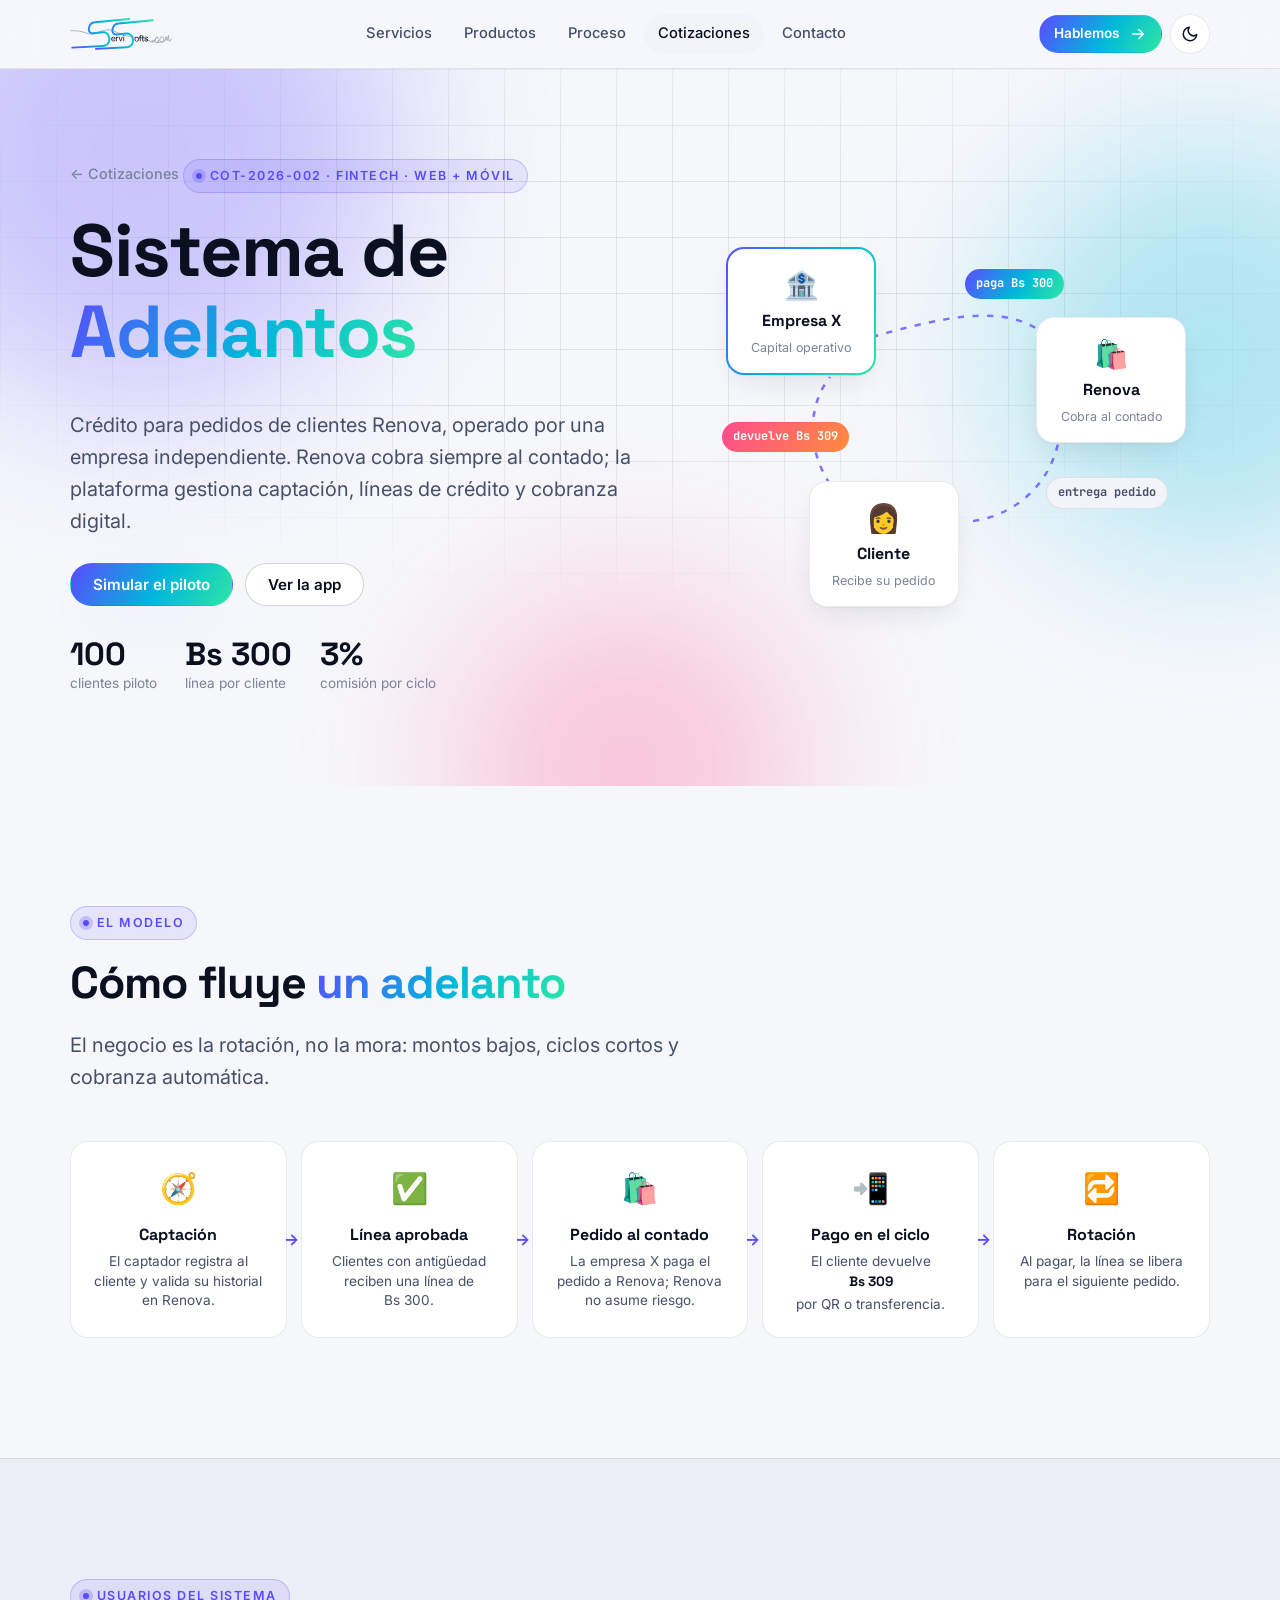
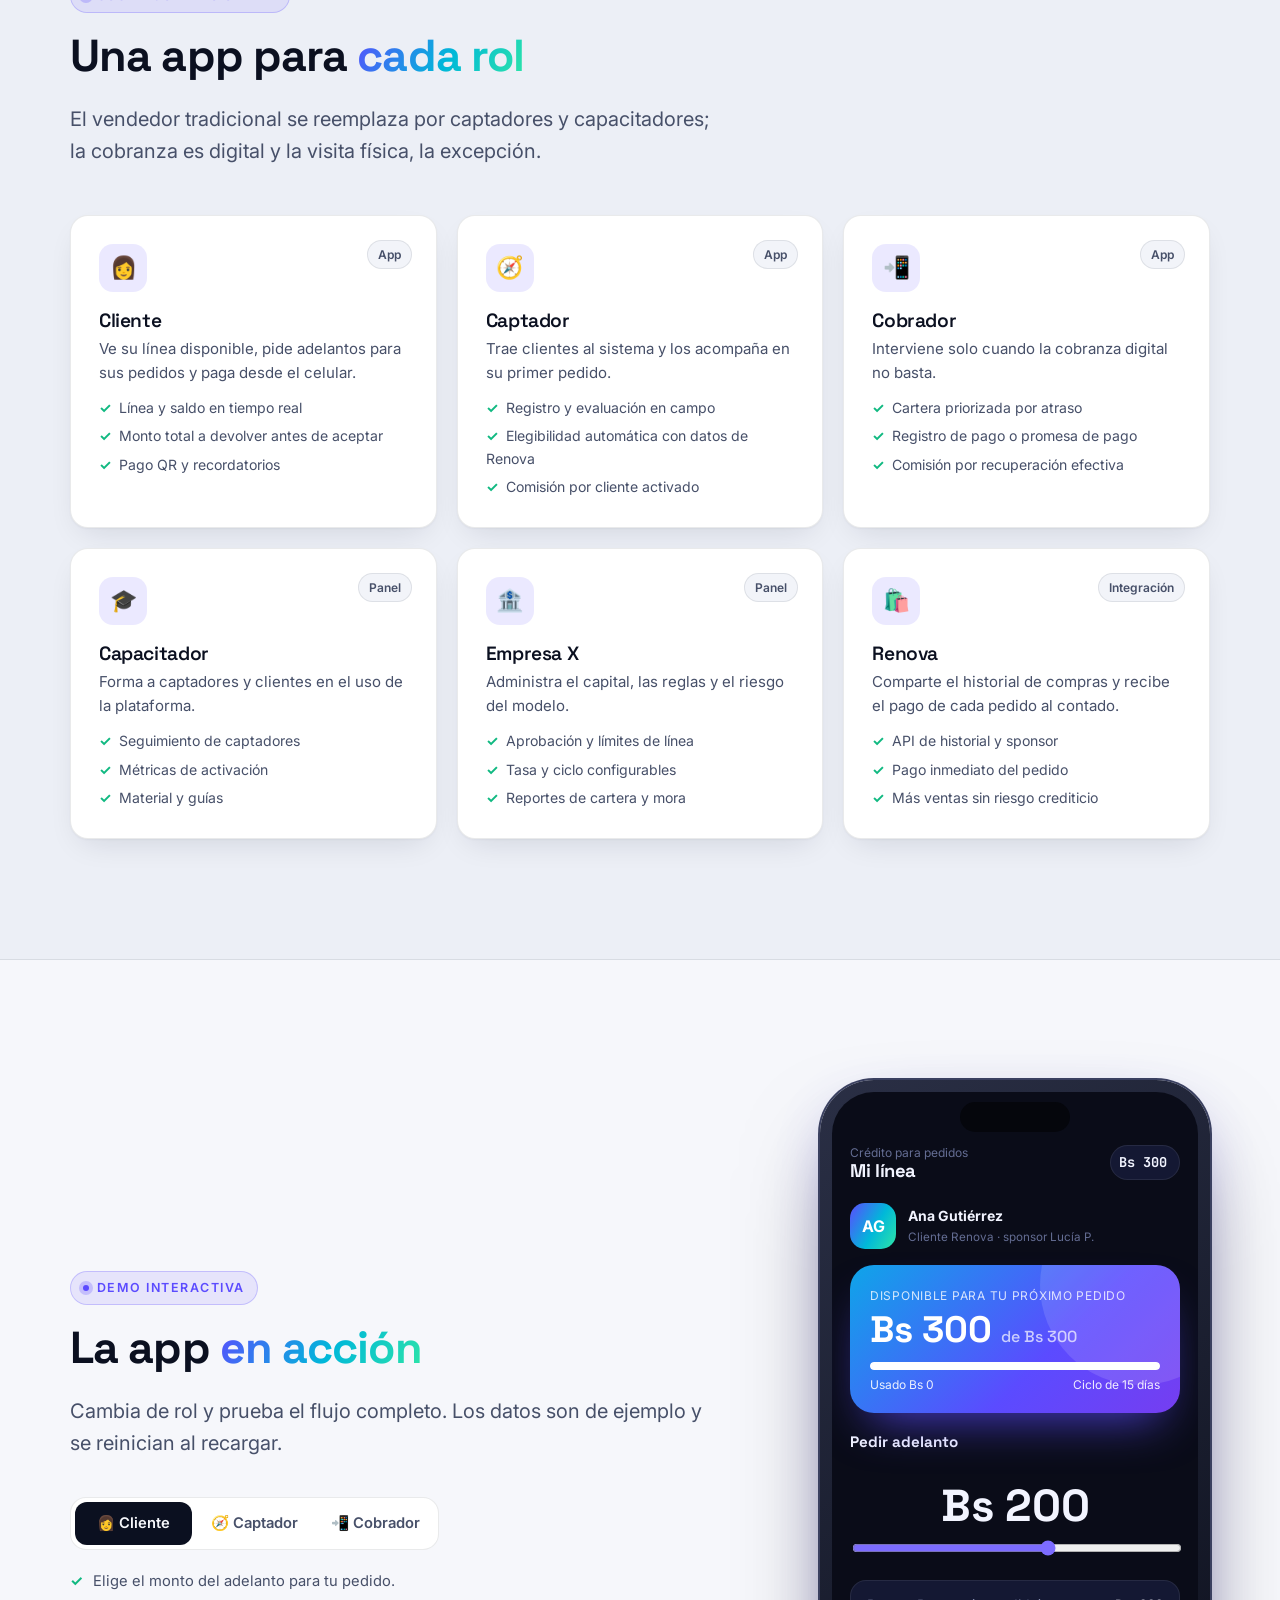
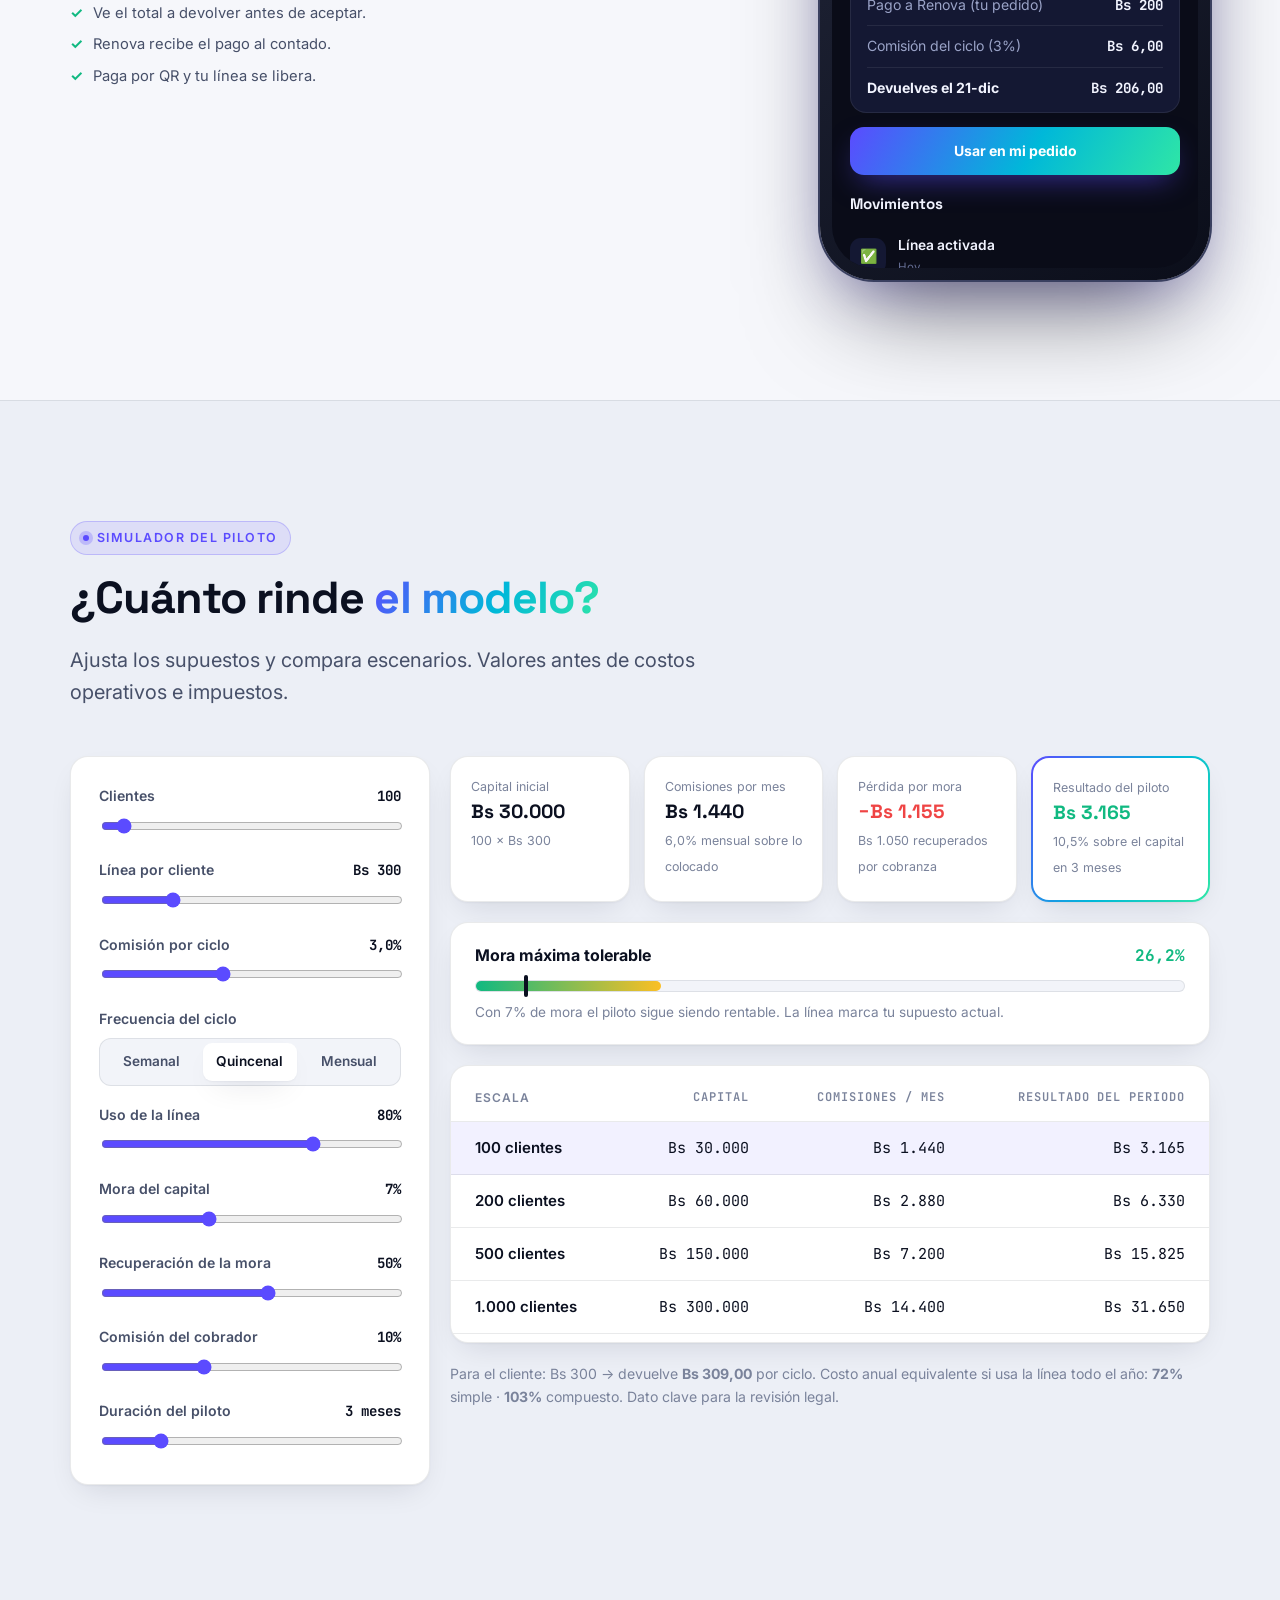
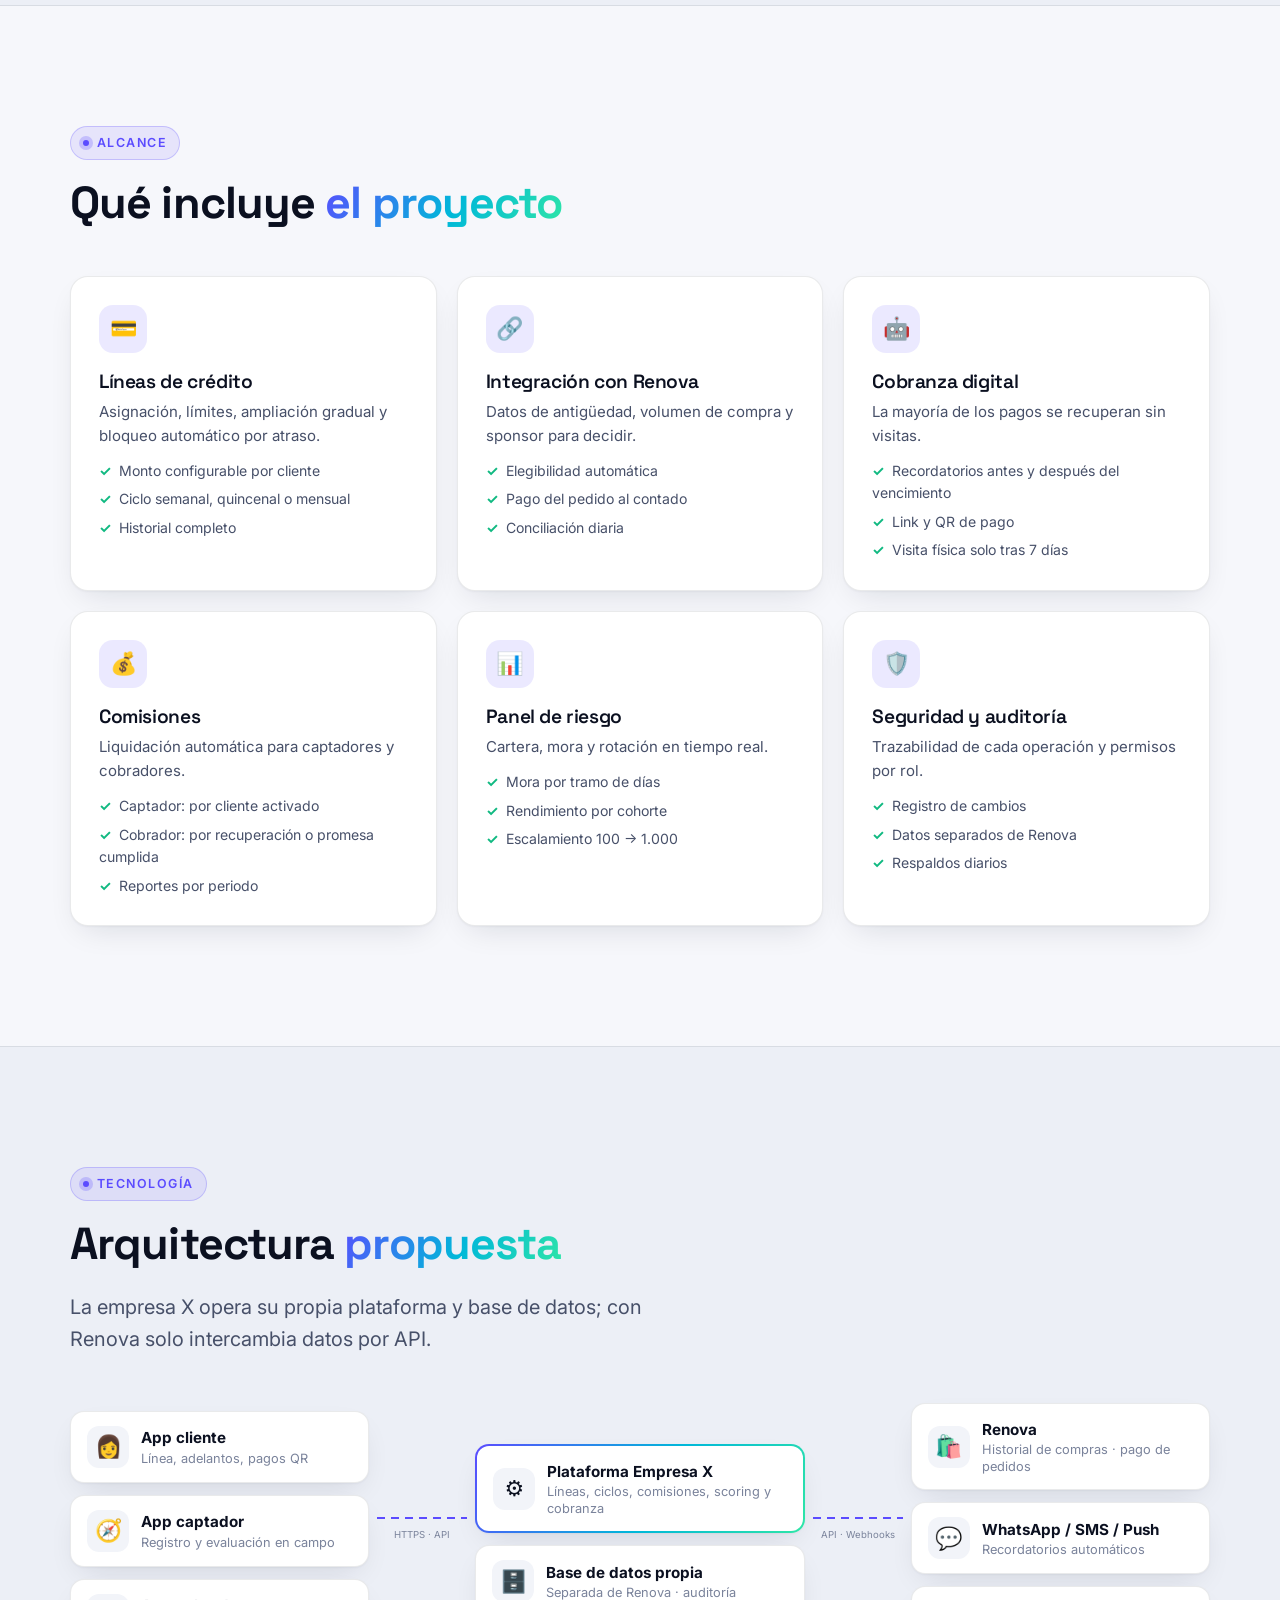
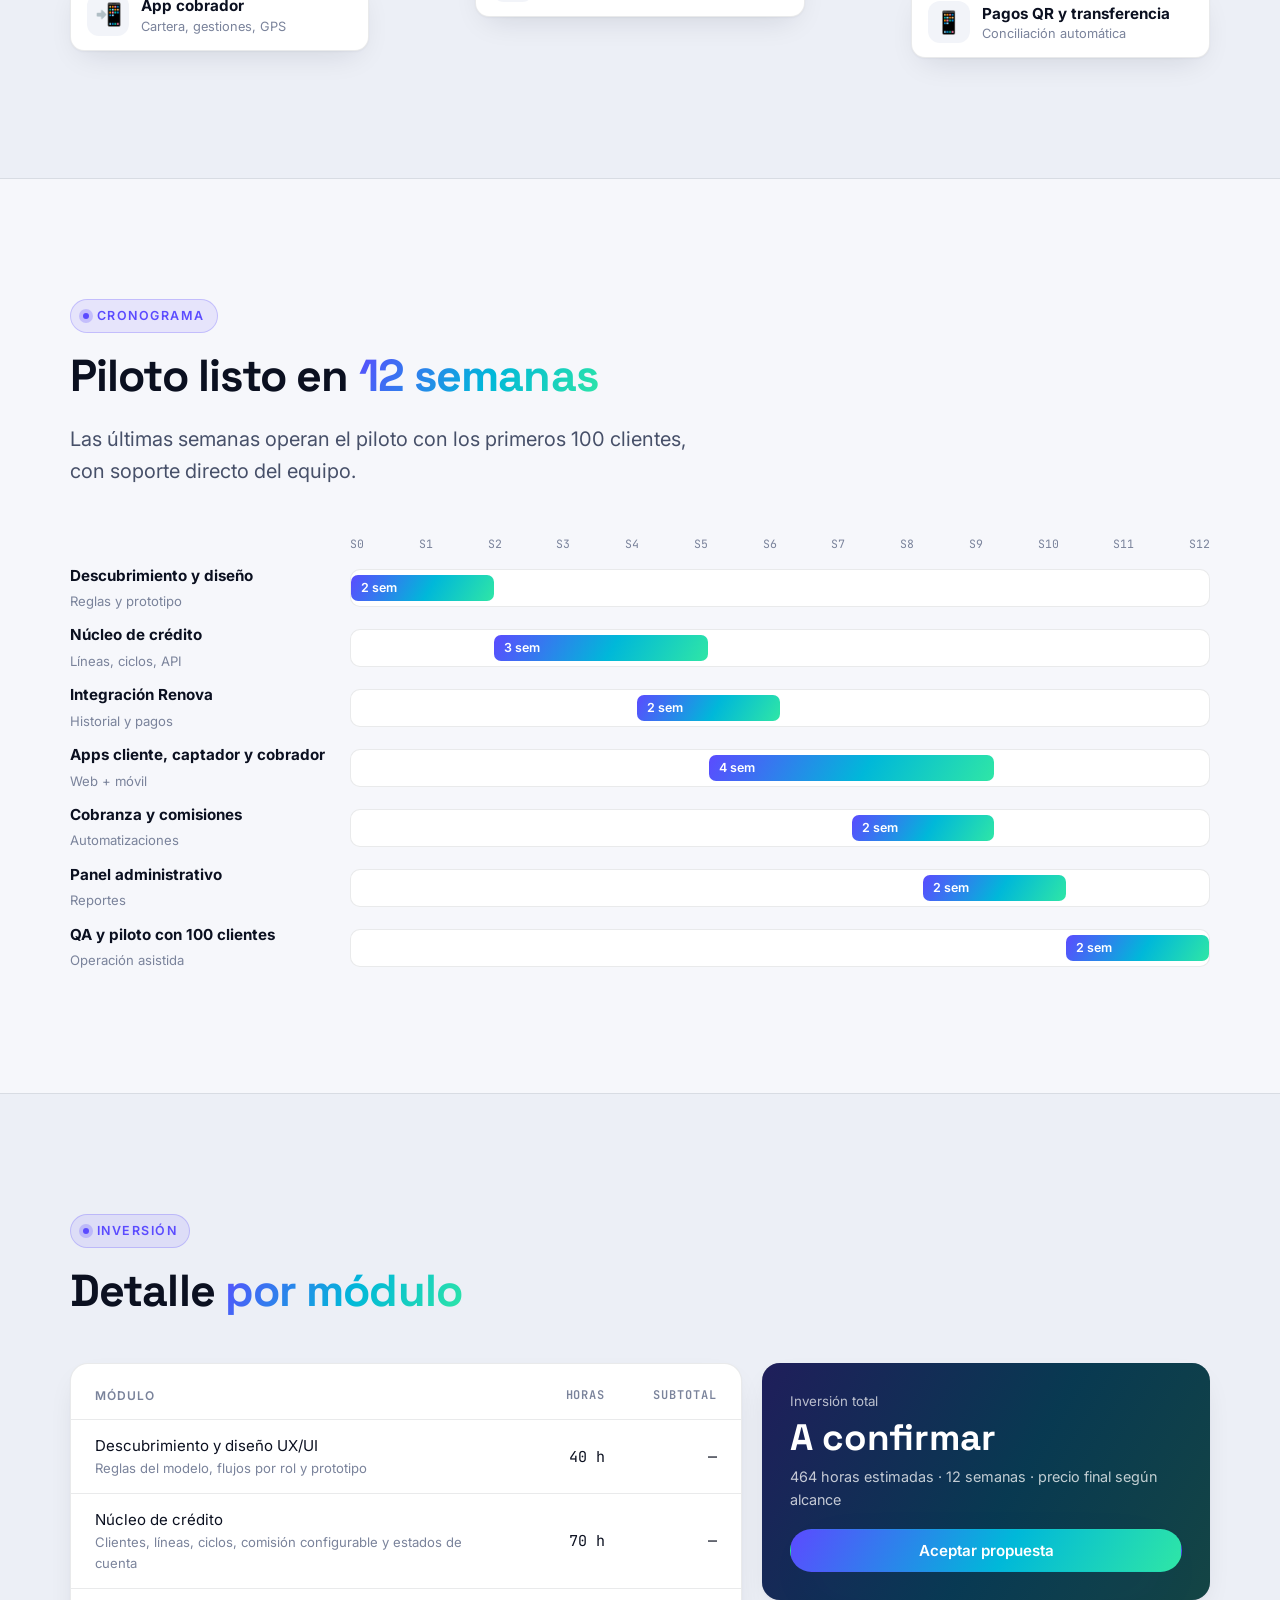
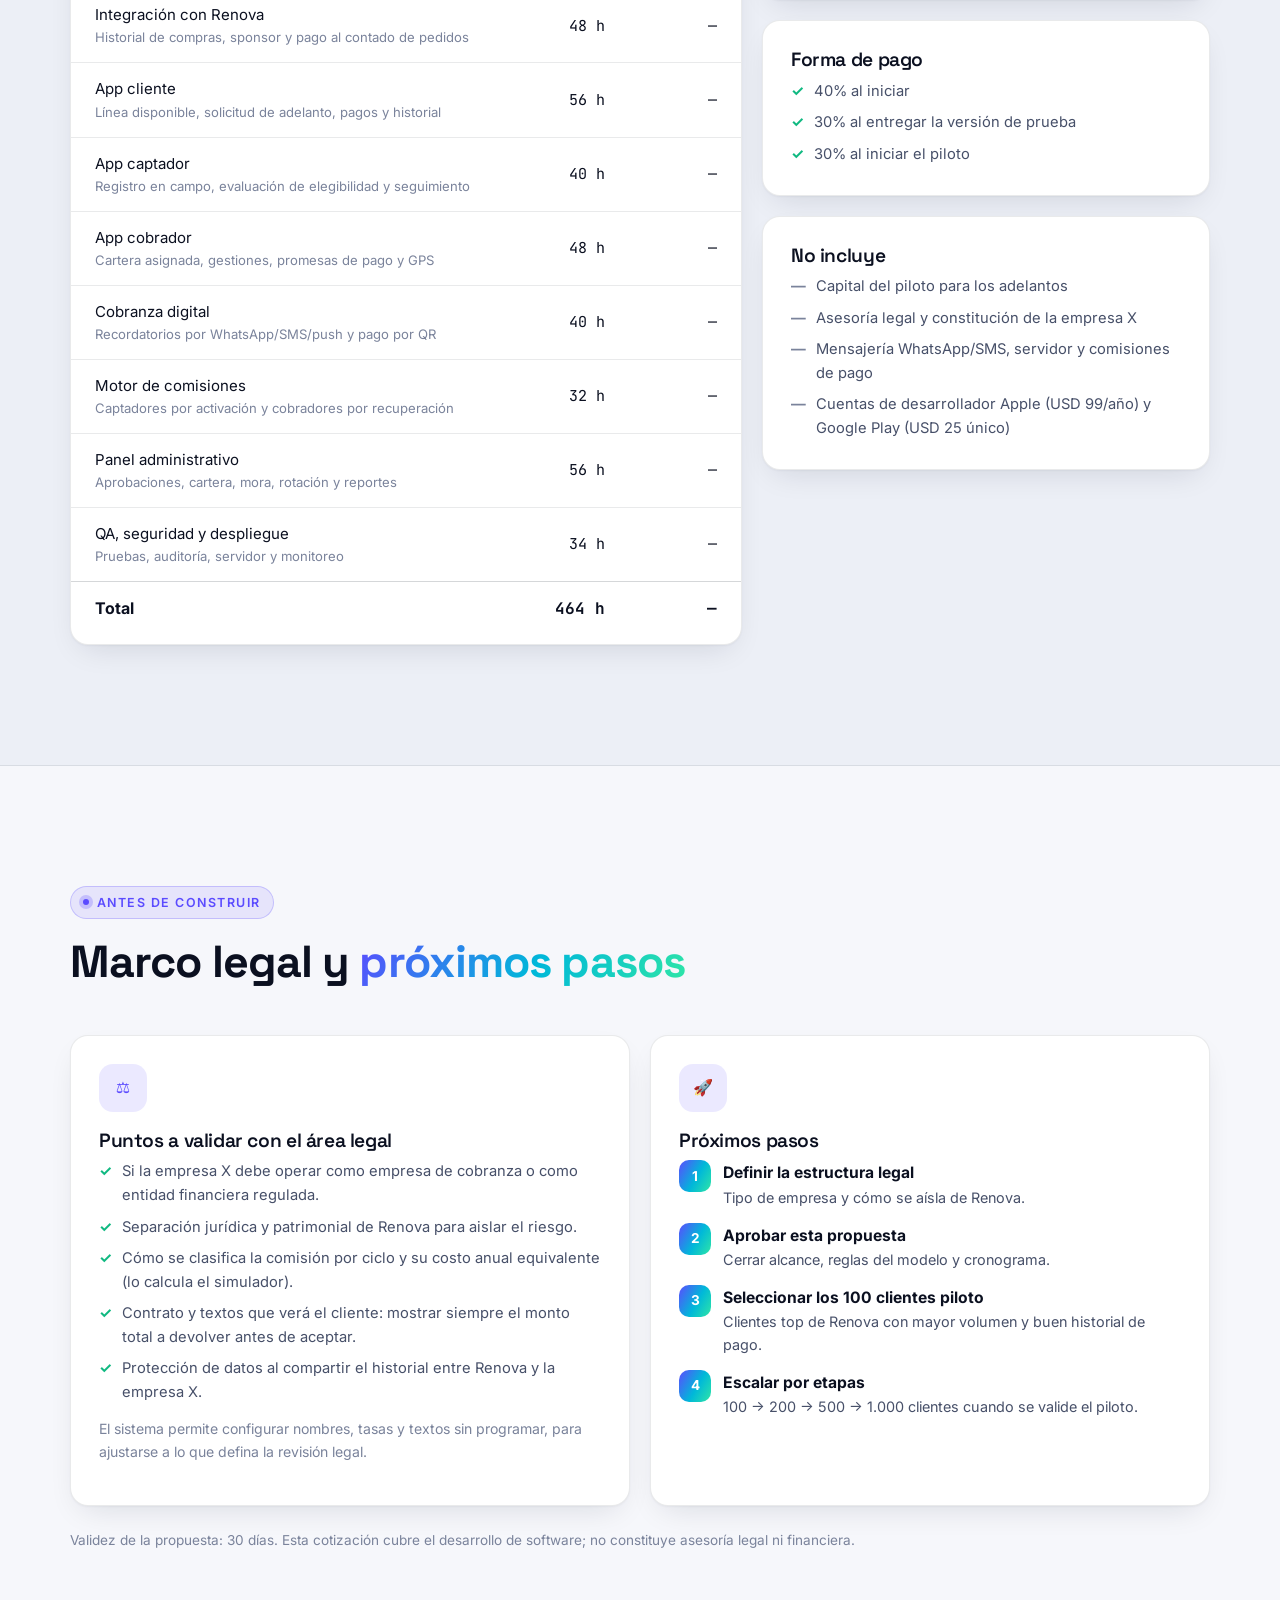
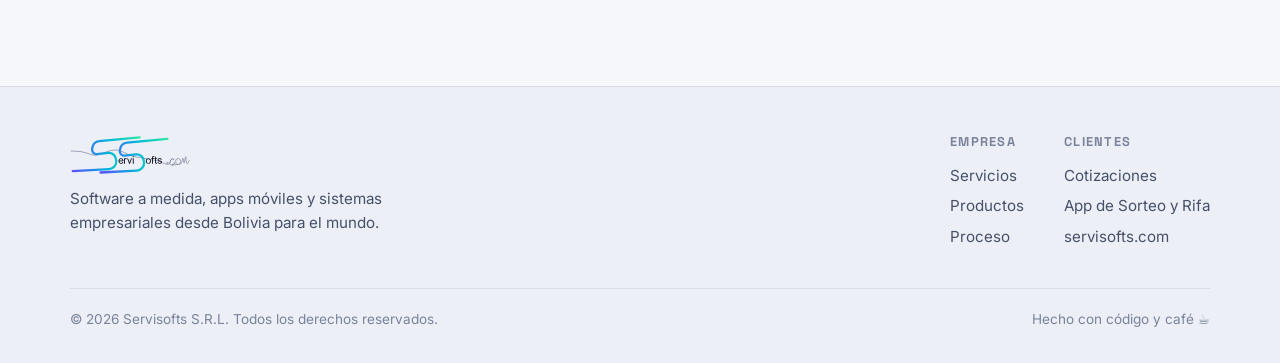
==== cotizaciones/adelantos/index.html @ 9147375e "cambiod" ====
<!DOCTYPE html>
<html lang="es">
<head>
  <meta charset="UTF-8">
  <meta name="viewport" content="width=device-width, initial-scale=1.0, viewport-fit=cover">
  <title>Sistema de Adelantos · Servisofts</title>
  <meta name="description" content="Cotización COT-2026-002: plataforma de adelantos para pedidos con captadores, cobranza digital y simulador del piloto.">
  <meta name="theme-color" content="#070912">
  <link rel="icon" href="../../assets/img/favicon.svg" type="image/svg+xml">
  <link rel="stylesheet" href="../../assets/css/base.css">
  <link rel="stylesheet" href="../../assets/css/cotizacion.css">
  <link rel="stylesheet" href="index.css">
</head>
<body>
  <header data-nav></header>

  <main>
    <!-- ============ HERO ============ -->
    <section class="s-hero">
      <div class="bg-orbs"><span></span><span></span><span></span></div>
      <div class="bg-grid"></div>
      <div class="container s-hero-inner">
        <div>
          <a class="back" href="../">← Cotizaciones</a>
          <span class="eyebrow">COT-2026-002 · Fintech · Web + móvil</span>
          <h1>Sistema de <span class="grad-text">Adelantos</span></h1>
          <p class="lead">Crédito para pedidos de clientes Renova, operado por una empresa independiente. Renova cobra siempre al contado; la plataforma gestiona captación, líneas de crédito y cobranza digital.</p>
          <div class="hero-cta">
            <a href="#simulador" class="btn btn-primary">Simular el piloto</a>
            <a href="#demo" class="btn">Ver la app</a>
          </div>
          <div class="kpis">
            <div><b id="kClientes">100</b><span>clientes piloto</span></div>
            <div><b id="kLinea">Bs 300</b><span>línea por cliente</span></div>
            <div><b id="kTasa">3%</b><span>comisión por ciclo</span></div>
          </div>
        </div>

        <div class="money-flow" aria-hidden="true">
          <div class="mf-node mf-x"><span>🏦</span><b>Empresa X</b><small>Capital operativo</small></div>
          <div class="mf-node mf-r"><span>🛍️</span><b>Renova</b><small>Cobra al contado</small></div>
          <div class="mf-node mf-c"><span>👩</span><b>Cliente</b><small>Recibe su pedido</small></div>
          <svg class="mf-lines" viewBox="0 0 400 320" preserveAspectRatio="none">
            <path d="M120 70 C 220 40, 260 40, 300 80" />
            <path d="M300 150 C 300 210, 260 250, 210 255" />
            <path d="M120 255 C 60 220, 50 150, 80 110" />
          </svg>
          <span class="mf-tag t1" id="mfPay">paga Bs 300</span>
          <span class="mf-tag t2">entrega pedido</span>
          <span class="mf-tag t3" id="mfBack">devuelve Bs 309</span>
        </div>
      </div>
    </section>

    <!-- ============ MODELO ============ -->
    <section class="section" id="modelo">
      <div class="container">
        <div class="section-head reveal">
          <span class="eyebrow">El modelo</span>
          <h2>Cómo fluye <span class="grad-text">un adelanto</span></h2>
          <p class="lead">El negocio es la rotación, no la mora: montos bajos, ciclos cortos y cobranza automática.</p>
        </div>
        <div class="flow reveal" id="flowList"></div>
      </div>
    </section>

    <!-- ============ ACTORES ============ -->
    <section class="section section-alt" id="actores">
      <div class="container">
        <div class="section-head reveal">
          <span class="eyebrow">Usuarios del sistema</span>
          <h2>Una app para <span class="grad-text">cada rol</span></h2>
          <p class="lead">El vendedor tradicional se reemplaza por captadores y capacitadores; la cobranza es digital y la visita física, la excepción.</p>
        </div>
        <div class="grid grid-3" id="rolesGrid"></div>
      </div>
    </section>

    <!-- ============ DEMO ============ -->
    <section class="section" id="demo">
      <div class="container demo-wrap">
        <div class="demo-copy reveal">
          <span class="eyebrow">Demo interactiva</span>
          <h2>La app <span class="grad-text">en acción</span></h2>
          <p class="lead">Cambia de rol y prueba el flujo completo. Los datos son de ejemplo y se reinician al recargar.</p>
          <div class="role-switch" id="roleSwitch" role="tablist" aria-label="Rol de la demo">
            <button role="tab" data-role="cliente" class="on">👩 Cliente</button>
            <button role="tab" data-role="captador">🧭 Captador</button>
            <button role="tab" data-role="cobrador">📲 Cobrador</button>
          </div>
          <ul class="checks role-notes" id="roleNotes"></ul>
        </div>
        <div class="phone reveal">
          <div class="phone-notch"></div>
          <div class="app" id="app" aria-live="polite"></div>
        </div>
      </div>
    </section>

    <!-- ============ SIMULADOR ============ -->
    <section class="section section-alt" id="simulador">
      <div class="container">
        <div class="section-head reveal">
          <span class="eyebrow">Simulador del piloto</span>
          <h2>¿Cuánto rinde <span class="grad-text">el modelo?</span></h2>
          <p class="lead">Ajusta los supuestos y compara escenarios. Valores antes de costos operativos e impuestos.</p>
        </div>
        <div class="sim reveal">
          <form class="card sim-inputs" id="simForm" onsubmit="return false">
            <div class="range"><label for="sClientes">Clientes <output id="oClientes"></output></label><input type="range" id="sClientes" min="50" max="1000" step="50" value="100"></div>
            <div class="range"><label for="sLinea">Línea por cliente <output id="oLinea"></output></label><input type="range" id="sLinea" min="100" max="1000" step="50" value="300"></div>
            <div class="range"><label for="sTasa">Comisión por ciclo <output id="oTasa"></output></label><input type="range" id="sTasa" min="1" max="6" step="0.5" value="3"></div>
            <div class="range"><label>Frecuencia del ciclo</label>
              <div class="seg-p" id="sFreq"><button type="button" data-v="4">Semanal</button><button type="button" data-v="2" class="on">Quincenal</button><button type="button" data-v="1">Mensual</button></div></div>
            <div class="range"><label for="sUso">Uso de la línea <output id="oUso"></output></label><input type="range" id="sUso" min="30" max="100" step="5" value="80"></div>
            <div class="range"><label for="sMora">Mora del capital <output id="oMora"></output></label><input type="range" id="sMora" min="0" max="20" step="1" value="7"></div>
            <div class="range"><label for="sRec">Recuperación de la mora <output id="oRec"></output></label><input type="range" id="sRec" min="0" max="90" step="5" value="50"></div>
            <div class="range"><label for="sCob">Comisión del cobrador <output id="oCob"></output></label><input type="range" id="sCob" min="0" max="30" step="1" value="10"></div>
            <div class="range"><label for="sMeses">Duración del piloto <output id="oMeses"></output></label><input type="range" id="sMeses" min="1" max="12" step="1" value="3"></div>
          </form>
          <div class="sim-out">
            <div class="sim-cards">
              <div class="card sc"><small>Capital inicial</small><b id="rCapital"></b><span id="rCapitalNote"></span></div>
              <div class="card sc"><small>Comisiones por mes</small><b id="rMes"></b><span id="rMesNote"></span></div>
              <div class="card sc"><small>Pérdida por mora</small><b id="rPerdida" class="neg"></b><span id="rPerdidaNote"></span></div>
              <div class="card sc hl"><small>Resultado del piloto</small><b id="rNeto"></b><span id="rNetoNote"></span></div>
            </div>
            <div class="card sim-bar">
              <div class="sb-head"><b>Mora máxima tolerable</b><span id="rBreak"></span></div>
              <div class="sb-track"><i id="rBreakBar"></i><em id="rMoraMark"></em></div>
              <small id="rBreakNote"></small>
            </div>
            <div class="card sim-table-wrap">
              <table class="invest-table sim-table">
                <thead><tr><th>Escala</th><th class="num">Capital</th><th class="num">Comisiones / mes</th><th class="num">Resultado del periodo</th></tr></thead>
                <tbody id="scaleBody"></tbody>
              </table>
            </div>
            <p class="sim-note" id="rCosto"></p>
          </div>
        </div>
      </div>
    </section>

    <!-- ============ ALCANCE ============ -->
    <section class="section" id="funciones">
      <div class="container">
        <div class="section-head reveal">
          <span class="eyebrow">Alcance</span>
          <h2>Qué incluye <span class="grad-text">el proyecto</span></h2>
        </div>
        <div class="grid grid-3" id="featGrid"></div>
      </div>
    </section>

    <!-- ============ ARQUITECTURA ============ -->
    <section class="section section-alt" id="arquitectura">
      <div class="container">
        <div class="section-head reveal">
          <span class="eyebrow">Tecnología</span>
          <h2>Arquitectura <span class="grad-text">propuesta</span></h2>
          <p class="lead">La empresa X opera su propia plataforma y base de datos; con Renova solo intercambia datos por API.</p>
        </div>
        <div class="arch reveal">
          <div class="arch-col">
            <div class="arch-node"><span>👩</span><div><b>App cliente</b><small>Línea, adelantos, pagos QR</small></div></div>
            <div class="arch-node"><span>🧭</span><div><b>App captador</b><small>Registro y evaluación en campo</small></div></div>
            <div class="arch-node"><span>📲</span><div><b>App cobrador</b><small>Cartera, gestiones, GPS</small></div></div>
          </div>
          <div class="arch-link"><i></i><small>HTTPS · API</small></div>
          <div class="arch-col">
            <div class="arch-node core"><span>⚙️</span><div><b>Plataforma Empresa X</b><small>Líneas, ciclos, comisiones, scoring y cobranza</small></div></div>
            <div class="arch-node"><span>🗄️</span><div><b>Base de datos propia</b><small>Separada de Renova · auditoría</small></div></div>
          </div>
          <div class="arch-link"><i></i><small>API · Webhooks</small></div>
          <div class="arch-col">
            <div class="arch-node"><span>🛍️</span><div><b>Renova</b><small>Historial de compras · pago de pedidos</small></div></div>
            <div class="arch-node"><span>💬</span><div><b>WhatsApp / SMS / Push</b><small>Recordatorios automáticos</small></div></div>
            <div class="arch-node"><span>📱</span><div><b>Pagos QR y transferencia</b><small>Conciliación automática</small></div></div>
          </div>
        </div>
      </div>
    </section>

    <!-- ============ CRONOGRAMA ============ -->
    <section class="section" id="cronograma">
      <div class="container">
        <div class="section-head reveal">
          <span class="eyebrow">Cronograma</span>
          <h2>Piloto listo en <span class="grad-text" id="totalWeeks">12 semanas</span></h2>
          <p class="lead">Las últimas semanas operan el piloto con los primeros 100 clientes, con soporte directo del equipo.</p>
        </div>
        <div class="timeline reveal" id="timeline"></div>
      </div>
    </section>

    <!-- ============ INVERSIÓN ============ -->
    <section class="section section-alt" id="inversion">
      <div class="container">
        <div class="section-head reveal">
          <span class="eyebrow">Inversión</span>
          <h2>Detalle <span class="grad-text">por módulo</span></h2>
        </div>
        <div class="invest reveal">
          <div class="card invest-table-wrap">
            <table class="invest-table">
              <thead><tr><th>Módulo</th><th class="num">Horas</th><th class="num">Subtotal</th></tr></thead>
              <tbody id="investBody"></tbody>
              <tfoot><tr><td>Total</td><td class="num" id="investHours"></td><td class="num" id="investTotal"></td></tr></tfoot>
            </table>
          </div>
          <aside class="invest-side">
            <div class="card total-card">
              <small>Inversión total</small>
              <b id="investBig"></b>
              <span id="investNote"></span>
              <a class="btn btn-primary btn-block" href="../../#contacto">Aceptar propuesta</a>
            </div>
            <div class="card">
              <h3>Forma de pago</h3>
              <ul class="checks"><li>40% al iniciar</li><li>30% al entregar la versión de prueba</li><li>30% al iniciar el piloto</li></ul>
            </div>
            <div class="card">
              <h3>No incluye</h3>
              <ul class="checks muted-list">
                <li>Capital del piloto para los adelantos</li>
                <li>Asesoría legal y constitución de la empresa X</li>
                <li>Mensajería WhatsApp/SMS, servidor y comisiones de pago</li>
                <li>Cuentas de desarrollador Apple (USD 99/año) y Google Play (USD 25 único)</li>
              </ul>
            </div>
          </aside>
        </div>
      </div>
    </section>

    <!-- ============ LEGAL Y PRÓXIMOS PASOS ============ -->
    <section class="section" id="pasos">
      <div class="container">
        <div class="section-head reveal">
          <span class="eyebrow">Antes de construir</span>
          <h2>Marco legal y <span class="grad-text">próximos pasos</span></h2>
        </div>
        <div class="grid grid-2">
          <div class="card reveal">
            <div class="icon-badge">⚖️</div>
            <h3>Puntos a validar con el área legal</h3>
            <ul class="checks">
              <li>Si la empresa X debe operar como empresa de cobranza o como entidad financiera regulada.</li>
              <li>Separación jurídica y patrimonial de Renova para aislar el riesgo.</li>
              <li>Cómo se clasifica la comisión por ciclo y su costo anual equivalente (lo calcula el simulador).</li>
              <li>Contrato y textos que verá el cliente: mostrar siempre el monto total a devolver antes de aceptar.</li>
              <li>Protección de datos al compartir el historial entre Renova y la empresa X.</li>
            </ul>
            <p class="muted" style="margin-top:14px;font-size:.88rem">El sistema permite configurar nombres, tasas y textos sin programar, para ajustarse a lo que defina la revisión legal.</p>
          </div>
          <div class="card reveal">
            <div class="icon-badge">🚀</div>
            <h3>Próximos pasos</h3>
            <ol class="next-steps">
              <li><b>Definir la estructura legal</b><span>Tipo de empresa y cómo se aísla de Renova.</span></li>
              <li><b>Aprobar esta propuesta</b><span>Cerrar alcance, reglas del modelo y cronograma.</span></li>
              <li><b>Seleccionar los 100 clientes piloto</b><span>Clientes top de Renova con mayor volumen y buen historial de pago.</span></li>
              <li><b>Escalar por etapas</b><span>100 → 200 → 500 → 1.000 clientes cuando se valide el piloto.</span></li>
            </ol>
          </div>
        </div>
        <p class="legal reveal">Validez de la propuesta: 30 días. Esta cotización cubre el desarrollo de software; no constituye asesoría legal ni financiera.</p>
      </div>
    </section>
  </main>

  <footer data-footer></footer>

  <script src="../../assets/js/brand.js" data-root="../../" data-active="cotizaciones"></script>
  <script src="index.js"></script>
</body>
</html>
---- assets/css/base.css ----
/* ==========================================================
   Servisofts — sistema de diseño compartido
   ========================================================== */
@import url("https://fonts.googleapis.com/css2?family=Inter:wght@400;500;600;700&family=Space+Grotesk:wght@500;600;700&family=JetBrains+Mono:wght@500;700&display=swap");

:root {
  --bg: #f6f7fb;
  --bg-2: #eceff6;
  --surface: #ffffff;
  --surface-2: #f2f4f9;
  --border: rgba(15, 23, 42, 0.09);
  --border-strong: rgba(15, 23, 42, 0.18);
  --text: #0b1020;
  --text-2: #475069;
  --text-3: #7a839b;
  --accent: #5b4bff;
  --accent-2: #00b8d9;
  --accent-3: #ff4d8d;
  --ok: #10b981;
  --warn: #f59e0b;
  --danger: #ef4444;
  --grad: linear-gradient(120deg, #5b4bff 0%, #00b8d9 55%, #2fe6a6 100%);
  --grad-hot: linear-gradient(120deg, #ff4d8d 0%, #ff8a3d 100%);
  --glow: 0 20px 60px -20px rgba(91, 75, 255, 0.45);
  --shadow: 0 1px 2px rgba(15, 23, 42, 0.04), 0 12px 32px -12px rgba(15, 23, 42, 0.14);
  --radius: 18px;
  --radius-sm: 12px;
  --maxw: 1180px;
  --font: "Inter", system-ui, -apple-system, "Segoe UI", Roboto, sans-serif;
  --font-display: "Space Grotesk", var(--font);
  --font-mono: "JetBrains Mono", ui-monospace, monospace;
  color-scheme: light;
}

@media (prefers-color-scheme: dark) {
  :root:not([data-theme="light"]) {
    --bg: #070912;
    --bg-2: #0c1020;
    --surface: #10142a;
    --surface-2: #161b36;
    --border: rgba(255, 255, 255, 0.08);
    --border-strong: rgba(255, 255, 255, 0.16);
    --text: #eef1ff;
    --text-2: #a9b1cf;
    --text-3: #6f789a;
    --accent: #7c6cff;
    --accent-2: #22d3ee;
    --shadow: 0 1px 0 rgba(255, 255, 255, 0.03) inset, 0 20px 50px -20px rgba(0, 0, 0, 0.7);
    color-scheme: dark;
  }
}
:root[data-theme="dark"] {
  --bg: #070912;
  --bg-2: #0c1020;
  --surface: #10142a;
  --surface-2: #161b36;
  --border: rgba(255, 255, 255, 0.08);
  --border-strong: rgba(255, 255, 255, 0.16);
  --text: #eef1ff;
  --text-2: #a9b1cf;
  --text-3: #6f789a;
  --accent: #7c6cff;
  --accent-2: #22d3ee;
  --shadow: 0 1px 0 rgba(255, 255, 255, 0.03) inset, 0 20px 50px -20px rgba(0, 0, 0, 0.7);
  color-scheme: dark;
}

*,
*::before,
*::after { box-sizing: border-box; }

html { scroll-behavior: smooth; -webkit-text-size-adjust: 100%; }

body {
  margin: 0;
  background: var(--bg);
  color: var(--text);
  font-family: var(--font);
  font-size: 16px;
  line-height: 1.6;
  -webkit-font-smoothing: antialiased;
  overflow-x: hidden;
}

img, svg { display: block; max-width: 100%; }
a { color: inherit; text-decoration: none; }
button { font: inherit; color: inherit; }
::selection { background: var(--accent); color: #fff; }

h1, h2, h3, h4 {
  font-family: var(--font-display);
  line-height: 1.1;
  letter-spacing: -0.02em;
  margin: 0 0 0.5em;
}
h1 { font-size: clamp(2.4rem, 6vw, 4.6rem); font-weight: 700; }
h2 { font-size: clamp(1.8rem, 4vw, 2.8rem); font-weight: 700; }
h3 { font-size: 1.2rem; font-weight: 600; }
p { margin: 0 0 1em; color: var(--text-2); }

.container { width: 100%; max-width: var(--maxw); margin: 0 auto; padding: 0 20px; }
.section { padding: clamp(64px, 10vw, 120px) 0; position: relative; }
.grad-text {
  background: var(--grad);
  -webkit-background-clip: text;
  background-clip: text;
  color: transparent;
}
.eyebrow {
  display: inline-flex; align-items: center; gap: 8px;
  font-size: 0.78rem; font-weight: 600; letter-spacing: 0.12em; text-transform: uppercase;
  color: var(--accent);
  padding: 6px 12px; border-radius: 999px;
  background: color-mix(in srgb, var(--accent) 10%, transparent);
  border: 1px solid color-mix(in srgb, var(--accent) 25%, transparent);
  margin-bottom: 18px;
}
.eyebrow::before {
  content: ""; width: 6px; height: 6px; border-radius: 50%;
  background: var(--accent); box-shadow: 0 0 0 4px color-mix(in srgb, var(--accent) 25%, transparent);
}
.lead { font-size: clamp(1.05rem, 2vw, 1.25rem); color: var(--text-2); max-width: 640px; }
.section-head { max-width: 720px; margin-bottom: 48px; }
.section-head.center { margin-left: auto; margin-right: auto; text-align: center; }
.section-head.center .lead { margin-left: auto; margin-right: auto; }

/* ---------- Botones ---------- */
.btn {
  --b-bg: var(--surface);
  display: inline-flex; align-items: center; justify-content: center; gap: 10px;
  padding: 13px 22px; border-radius: 999px;
  font-weight: 600; font-size: 0.95rem; line-height: 1;
  border: 1px solid var(--border-strong); background: var(--b-bg);
  cursor: pointer; transition: transform 0.2s, box-shadow 0.2s, background 0.2s, opacity 0.2s;
  white-space: nowrap;
}
.btn:hover { transform: translateY(-2px); }
.btn:active { transform: translateY(0); }
.btn:disabled { opacity: 0.45; cursor: not-allowed; transform: none; }
.btn-primary { background: var(--grad); color: #fff; border-color: transparent; box-shadow: var(--glow); }
.btn-hot { background: var(--grad-hot); color: #fff; border-color: transparent; box-shadow: 0 20px 50px -20px rgba(255, 77, 141, 0.6); }
.btn-ghost { background: transparent; }
.btn-sm { padding: 9px 14px; font-size: 0.85rem; }
.btn-block { width: 100%; }
.btn svg { width: 18px; height: 18px; }

/* ---------- Tarjetas ---------- */
.card {
  background: var(--surface);
  border: 1px solid var(--border);
  border-radius: var(--radius);
  padding: 28px;
  box-shadow: var(--shadow);
  position: relative;
}
.card-hover { transition: transform 0.3s, border-color 0.3s; }
.card-hover:hover { transform: translateY(-4px); border-color: color-mix(in srgb, var(--accent) 45%, transparent); }
.icon-badge {
  width: 48px; height: 48px; border-radius: 14px;
  display: grid; place-items: center;
  background: color-mix(in srgb, var(--accent) 12%, transparent);
  color: var(--accent); margin-bottom: 18px;
}
.icon-badge svg { width: 24px; height: 24px; }
.grid { display: grid; gap: 20px; }
.grid-2 { grid-template-columns: repeat(auto-fit, minmax(300px, 1fr)); }
.grid-3 { grid-template-columns: repeat(3, 1fr); }
@media (max-width: 900px) { .grid-3 { grid-template-columns: repeat(2, 1fr); } }
@media (max-width: 600px) { .grid-3 { grid-template-columns: 1fr; } }
.grid-4 { grid-template-columns: repeat(auto-fit, minmax(220px, 1fr)); }
.chip {
  display: inline-flex; align-items: center; gap: 6px;
  padding: 4px 10px; border-radius: 999px; font-size: 0.75rem; font-weight: 600;
  background: var(--surface-2); color: var(--text-2); border: 1px solid var(--border);
}
.chip-ok { color: var(--ok); background: color-mix(in srgb, var(--ok) 12%, transparent); border-color: color-mix(in srgb, var(--ok) 30%, transparent); }
.chip-warn { color: var(--warn); background: color-mix(in srgb, var(--warn) 12%, transparent); border-color: color-mix(in srgb, var(--warn) 30%, transparent); }

/* ---------- Navegación ---------- */
.nav {
  position: sticky; top: 0; z-index: 50;
  backdrop-filter: saturate(180%) blur(16px);
  -webkit-backdrop-filter: saturate(180%) blur(16px);
  background: color-mix(in srgb, var(--bg) 72%, transparent);
  border-bottom: 1px solid var(--border);
}
.nav-inner { display: flex; align-items: center; justify-content: space-between; height: 68px; gap: 16px; }
.brand { display: flex; align-items: center; color: var(--text); }
.brand .ss-logo { height: 34px; width: auto; }
.nav-links { display: flex; align-items: center; gap: 4px; }
.nav-links a {
  padding: 8px 14px; border-radius: 999px; font-size: 0.92rem; font-weight: 500; color: var(--text-2);
  transition: color 0.2s, background 0.2s;
}
.nav-links a:hover, .nav-links a.active { color: var(--text); background: var(--surface-2); }
.nav-actions { display: flex; align-items: center; gap: 8px; }
.icon-btn {
  width: 40px; height: 40px; border-radius: 50%;
  display: grid; place-items: center;
  border: 1px solid var(--border); background: var(--surface); cursor: pointer;
  transition: transform 0.2s;
}
.icon-btn:hover { transform: rotate(-12deg); }
.icon-btn svg { width: 18px; height: 18px; }
.menu-btn { display: none; }
@media (max-width: 820px) {
  .menu-btn { display: grid; }
  .nav-links {
    position: fixed; inset: 68px 0 auto 0; flex-direction: column; align-items: stretch;
    padding: 12px 16px 20px; background: var(--bg); border-bottom: 1px solid var(--border);
    transform: translateY(-120%); transition: transform 0.35s cubic-bezier(.2,.8,.2,1);
    z-index: -1;
  }
  .nav-links a { padding: 14px 16px; font-size: 1.05rem; }
  .nav.open .nav-links { transform: translateY(0); }
  .nav-cta { display: none; }
}

/* ---------- Logo ---------- */
.ss-logo { color: var(--text); overflow: visible; }
.ss-logo .ss-wave { stroke: var(--text-3); }
.ss-logo .ss-letters { fill: currentColor; }
.ss-logo.animate .ss-stroke,
.ss-logo.animate .ss-wave {
  stroke-dasharray: 900; stroke-dashoffset: 900;
  animation: ssDraw 2.2s cubic-bezier(.6,.1,.2,1) forwards;
}
.ss-logo.animate .ss-wave { animation-delay: 0.6s; animation-duration: 2.6s; }
.ss-logo.animate .ss-letters { opacity: 0; animation: ssFade 0.8s 1.2s forwards; }
@keyframes ssDraw { to { stroke-dashoffset: 0; } }
@keyframes ssFade { to { opacity: 1; } }

/* ---------- Fondo decorativo ---------- */
.bg-orbs { position: absolute; inset: 0; overflow: hidden; pointer-events: none; z-index: 0; }
.bg-orbs span {
  position: absolute; border-radius: 50%; filter: blur(80px); opacity: 0.55;
  animation: orb 18s ease-in-out infinite alternate;
}
.bg-orbs span:nth-child(1) { width: 520px; height: 520px; background: #5b4bff; top: -180px; left: -120px; }
.bg-orbs span:nth-child(2) { width: 420px; height: 420px; background: #00b8d9; top: 10%; right: -140px; animation-delay: -6s; }
.bg-orbs span:nth-child(3) { width: 360px; height: 360px; background: #ff4d8d; bottom: -160px; left: 35%; opacity: 0.3; animation-delay: -12s; }
:root[data-theme="light"] .bg-orbs span { opacity: 0.28; }
@media (prefers-color-scheme: light) { :root:not([data-theme="dark"]) .bg-orbs span { opacity: 0.28; } }
@keyframes orb { to { transform: translate(60px, 40px) scale(1.1); } }
.bg-grid {
  position: absolute; inset: 0; pointer-events: none; z-index: 0;
  background-image:
    linear-gradient(var(--border) 1px, transparent 1px),
    linear-gradient(90deg, var(--border) 1px, transparent 1px);
  background-size: 56px 56px;
  mask-image: radial-gradient(ellipse 80% 60% at 50% 30%, #000 30%, transparent 75%);
  -webkit-mask-image: radial-gradient(ellipse 80% 60% at 50% 30%, #000 30%, transparent 75%);
}

/* ---------- Footer ---------- */
.footer { border-top: 1px solid var(--border); padding: 48px 0 32px; background: var(--bg-2); }
.footer-inner { display: flex; flex-wrap: wrap; justify-content: space-between; gap: 32px; }
.footer .ss-logo { height: 40px; width: auto; margin-bottom: 12px; }
.footer-links { display: flex; flex-wrap: wrap; gap: 40px; }
.footer-links h4 { font-size: 0.8rem; text-transform: uppercase; letter-spacing: 0.1em; color: var(--text-3); margin-bottom: 12px; }
.footer-links a { display: block; color: var(--text-2); padding: 3px 0; font-size: 0.95rem; }
.footer-links a:hover { color: var(--text); }
.footer-bottom { margin-top: 36px; padding-top: 20px; border-top: 1px solid var(--border); font-size: 0.85rem; color: var(--text-3); display: flex; justify-content: space-between; flex-wrap: wrap; gap: 12px; }

/* ---------- Animación al hacer scroll ---------- */
.reveal { opacity: 0; transform: translateY(24px); transition: opacity 0.8s ease, transform 0.8s cubic-bezier(.2,.8,.2,1); }
.reveal.in { opacity: 1; transform: none; }
@media (prefers-reduced-motion: reduce) {
  .reveal { opacity: 1; transform: none; transition: none; }
  .bg-orbs span, .ss-logo.animate * { animation: none !important; stroke-dashoffset: 0 !important; opacity: 1 !important; }
}

/* ---------- Toast ---------- */
.toast-wrap { position: fixed; bottom: 20px; left: 50%; transform: translateX(-50%); z-index: 200; display: flex; flex-direction: column; gap: 8px; align-items: center; width: calc(100% - 32px); max-width: 420px; pointer-events: none; }
.toast {
  background: var(--text); color: var(--bg); padding: 12px 18px; border-radius: 14px; font-size: 0.92rem; font-weight: 500;
  box-shadow: 0 20px 40px -12px rgba(0,0,0,.4); animation: toastIn 0.35s cubic-bezier(.2,.8,.2,1);
}
.toast.ok { background: var(--ok); color: #fff; }
.toast.err { background: var(--danger); color: #fff; }
@keyframes toastIn { from { opacity: 0; transform: translateY(12px) scale(.96); } }

.sr-only { position: absolute; width: 1px; height: 1px; padding: 0; margin: -1px; overflow: hidden; clip: rect(0,0,0,0); border: 0; }
---- assets/css/cotizacion.css ----
/* ==========================================================
   Servisofts — estilos compartidos para páginas de cotización
   ========================================================== */
/* ================= Página de cotización ================= */
.s-hero { position: relative; overflow: hidden; padding: clamp(40px, 7vw, 90px) 0 clamp(48px, 7vw, 90px); }
.s-hero-inner { position: relative; z-index: 1; display: grid; grid-template-columns: 1.15fr 1fr; gap: 48px; align-items: center; }
.back { display: inline-block; color: var(--text-3); font-size: 0.9rem; font-weight: 500; margin-bottom: 18px; }
.back:hover { color: var(--text); }
.hero-cta { display: flex; flex-wrap: wrap; gap: 12px; margin: 26px 0 32px; }
.kpis { display: flex; flex-wrap: wrap; gap: 28px; }
.kpis b { display: block; font-family: var(--font-display); font-size: 2rem; line-height: 1; }
.kpis span { font-size: 0.85rem; color: var(--text-3); }
.muted { color: var(--text-3); display: block; }
.mono { font-family: var(--font-mono); }
@media (max-width: 900px) { .s-hero-inner { grid-template-columns: 1fr; } }

/* Demo */
.demo-wrap { display: grid; grid-template-columns: 1fr auto; gap: 56px; align-items: center; }
.demo-steps { padding-left: 0; list-style: none; counter-reset: d; display: grid; gap: 12px; margin: 24px 0 28px; }
.demo-steps li { counter-increment: d; display: flex; gap: 14px; align-items: baseline; color: var(--text-2); }
.demo-steps li::before { content: counter(d); flex: none; width: 28px; height: 28px; border-radius: 50%; display: grid; place-items: center; background: var(--grad); color: #fff; font-weight: 700; font-size: .85rem; }
.demo-steps b { color: var(--text); }
.demo-tools h3 { margin-bottom: 6px; }
.demo-tools p { font-size: .92rem; }
.tool-btns { display: flex; flex-wrap: wrap; gap: 8px; margin-bottom: 12px; }

.phone {
  width: 390px; height: 800px; border-radius: 54px; padding: 12px; position: relative;
  background: linear-gradient(145deg, #2a2f45, #0b0e1a); box-shadow: 0 0 0 2px #3a4060, 0 50px 100px -30px rgba(0,0,0,.6), var(--glow);
}
.phone-notch { position: absolute; top: 22px; left: 50%; transform: translateX(-50%); width: 110px; height: 30px; border-radius: 20px; background: #05060c; z-index: 20; }
@media (max-width: 960px) {
  .demo-wrap { grid-template-columns: 1fr; }
  .phone { margin: 0 auto; }
}
@media (max-width: 480px) {
  .phone { width: 100%; height: min(760px, calc(100svh - 90px)); padding: 0; border-radius: 26px; background: none; box-shadow: 0 0 0 1px var(--border), var(--shadow); }
  .phone-notch { display: none; }
  .app { border-radius: 26px !important; padding-top: 0 !important; }
}

/* Funcionalidades */
.section-alt { background: var(--bg-2); border-block: 1px solid var(--border); }
.feat h3 { margin-bottom: 8px; }
.feat p { font-size: .94rem; margin-bottom: 12px; }
.feat ul { margin: 0; padding: 0; list-style: none; display: grid; gap: 6px; font-size: .88rem; color: var(--text-2); }
.feat li::before { content: "✓"; color: var(--ok); font-weight: 700; margin-right: 8px; }
.feat .icon-badge { font-size: 22px; }

/* Flujo */
.flow { display: grid; grid-template-columns: repeat(5, 1fr); gap: 14px; counter-reset: f; }
.flow-step { position: relative; padding: 22px 18px; border-radius: var(--radius); background: var(--surface); border: 1px solid var(--border); text-align: center; }
.flow-step .e { font-size: 30px; display: block; margin-bottom: 10px; }
.flow-step b { display: block; font-family: var(--font-display); margin-bottom: 4px; }
.flow-step small { color: var(--text-2); font-size: .85rem; line-height: 1.45; display: block; }
.flow-step:not(:last-child)::after { content: "→"; position: absolute; right: -13px; top: 50%; transform: translateY(-50%); color: var(--accent); font-weight: 700; z-index: 1; }
@media (max-width: 900px) {
  .flow { grid-template-columns: 1fr; }
  .flow-step:not(:last-child)::after { content: "↓"; right: 50%; top: auto; bottom: -19px; transform: translateX(50%); }
}

/* Arquitectura */
.arch { display: grid; grid-template-columns: 1fr 90px 1.1fr 90px 1fr; align-items: center; gap: 8px; }
.arch-col { display: grid; gap: 12px; }
.arch-node { display: flex; gap: 12px; align-items: center; padding: 14px 16px; border-radius: 14px; background: var(--surface); border: 1px solid var(--border); box-shadow: var(--shadow); }
.arch-node > span { font-size: 22px; width: 42px; height: 42px; display: grid; place-items: center; border-radius: 12px; background: var(--surface-2); flex: none; }
.arch-node b { display: block; font-size: .95rem; }
.arch-node small { color: var(--text-3); font-size: .8rem; line-height: 1.3; display: block; }
.arch-node.core { border-color: transparent; background: linear-gradient(var(--surface), var(--surface)) padding-box, var(--grad) border-box; border: 2px solid transparent; }
.arch-link { text-align: center; color: var(--text-3); font-size: .72rem; }
.arch-link i { display: block; height: 2px; margin-bottom: 6px; background: repeating-linear-gradient(90deg, var(--accent) 0 8px, transparent 8px 14px); background-size: 28px 2px; animation: dash 1s linear infinite; }
@keyframes dash { to { background-position: 28px 0; } }
@media (max-width: 900px) {
  .arch { grid-template-columns: 1fr; }
  .arch-link { padding: 6px 0; }
  .arch-link i { width: 2px; height: 28px; margin: 0 auto 4px; background: repeating-linear-gradient(180deg, var(--accent) 0 6px, transparent 6px 11px); }
}

/* Cronograma */
.timeline { display: grid; gap: 10px; }
.tl-row { display: grid; grid-template-columns: 260px 1fr; gap: 20px; align-items: center; }
.tl-row b { display: block; font-size: .95rem; }
.tl-row small { color: var(--text-3); font-size: .82rem; }
.tl-track { position: relative; height: 38px; border-radius: 10px; background: var(--surface); border: 1px solid var(--border); overflow: hidden; }
.tl-bar { position: absolute; top: 5px; bottom: 5px; border-radius: 7px; background: var(--grad); display: flex; align-items: center; padding: 0 10px; color: #fff; font-size: .78rem; font-weight: 600; white-space: nowrap; min-width: 46px; }
.tl-weeks { display: grid; grid-template-columns: 260px 1fr; gap: 20px; font-size: .72rem; color: var(--text-3); font-family: var(--font-mono); }
.tl-weeks div:last-child { display: flex; justify-content: space-between; }
@media (max-width: 720px) {
  .tl-row, .tl-weeks { grid-template-columns: 1fr; gap: 6px; }
  .tl-weeks > div:first-child { display: none; }
  .tl-row { margin-bottom: 8px; }
}

/* Inversión */
.invest { display: grid; grid-template-columns: 1.5fr 1fr; gap: 20px; align-items: start; }
.invest-side { display: grid; gap: 20px; }
.invest-table-wrap { padding: 8px 0; overflow-x: auto; }
.invest-table { width: 100%; border-collapse: collapse; font-size: .94rem; }
.invest-table th, .invest-table td { padding: 14px 24px; text-align: left; border-bottom: 1px solid var(--border); }
.invest-table th { font-size: .75rem; text-transform: uppercase; letter-spacing: .08em; color: var(--text-3); font-weight: 600; }
.invest-table td small { display: block; color: var(--text-3); font-size: .82rem; }
.invest-table .num { text-align: right; font-family: var(--font-mono); white-space: nowrap; }
.invest-table tfoot td { font-weight: 700; border-bottom: 0; font-size: 1rem; }
.total-card { background: #0b0f24; color: #fff; border: 0; overflow: hidden; display: grid; gap: 6px; }
.total-card::before { content: ""; position: absolute; inset: 0; background: var(--grad); opacity: .25; }
.total-card > * { position: relative; }
.total-card small { opacity: .7; }
.total-card b { font-family: var(--font-display); font-size: 2.3rem; line-height: 1.1; }
.total-card span { opacity: .75; font-size: .9rem; margin-bottom: 12px; }
.checks { list-style: none; padding: 0; margin: 0; display: grid; gap: 8px; font-size: .92rem; color: var(--text-2); }
.checks li { display: flex; gap: 10px; }
.checks li::before { content: "✓"; color: var(--ok); font-weight: 700; }
.muted-list li::before { content: "—"; color: var(--text-3); }
.legal { margin-top: 24px; font-size: .85rem; color: var(--text-3); }
@media (max-width: 900px) { .invest { grid-template-columns: 1fr; } }

/* ================= APP (demo) ================= */
.app {
  --a-bg: #0a0c18; --a-s: #141833; --a-s2: #1c2145; --a-b: rgba(255,255,255,.08); --a-t: #f2f4ff; --a-t2: #9aa3c7; --a-t3: #646d93;
  position: relative; width: 100%; height: 100%; border-radius: 42px; overflow: hidden;
  background: var(--a-bg); color: var(--a-t); font-size: 14px; line-height: 1.45;
  display: flex; flex-direction: column; padding-top: 44px;
}
.app * { -webkit-tap-highlight-color: transparent; }
.app button { cursor: pointer; border: 0; background: none; }
.app input { font: inherit; color: var(--a-t); }
.app-scroll { flex: 1; overflow-y: auto; overflow-x: hidden; padding: 12px 18px 20px; scrollbar-width: none; }
.app-scroll::-webkit-scrollbar { display: none; }
.screen-in { animation: scrIn .35s cubic-bezier(.2,.8,.2,1); }
@keyframes scrIn { from { opacity: 0; transform: translateY(10px); } }

/* Topbar */
.a-top { display: flex; align-items: center; justify-content: space-between; padding: 8px 18px 6px; }
.a-top h4 { margin: 0; font-size: 1.15rem; }
.a-top small { color: var(--a-t3); display: block; font-size: .75rem; }
.app .coin-pill { display: inline-flex; align-items: center; gap: 6px; padding: 7px 12px 7px 8px; border-radius: 999px; background: var(--a-s); border: 1px solid var(--a-b); font-weight: 700; font-family: var(--font-mono); font-size: .85rem; transition: transform .3s; }
.app .coin-pill.bump { animation: bump .6s; }
@keyframes bump { 30% { transform: scale(1.18); } }
.coin { width: 20px; height: 20px; border-radius: 50%; flex: none; background: radial-gradient(circle at 35% 30%, #fff6b0, #ffc93c 45%, #e08a00); box-shadow: inset 0 -2px 0 rgba(0,0,0,.2); display: inline-grid; place-items: center; font-size: 11px; color: #7a4a00; font-weight: 800; }
.coin::after { content: "S"; }
.coin.lg { width: 44px; height: 44px; font-size: 22px; }

/* Tab bar */
.tabbar { display: flex; justify-content: space-around; padding: 8px 8px 18px; border-top: 1px solid var(--a-b); background: rgba(10,12,24,.92); backdrop-filter: blur(12px); }
.tabbar button { flex: 1; display: grid; justify-items: center; gap: 2px; color: var(--a-t3); font-size: .7rem; font-weight: 600; padding: 6px 0; position: relative; transition: color .2s; }
.tabbar button svg { width: 22px; height: 22px; }
.tabbar button.on { color: var(--a-t); }
.tabbar button.on::before { content: ""; position: absolute; top: -9px; width: 26px; height: 3px; border-radius: 3px; background: var(--grad); }
.tabbar .badge { position: absolute; top: 2px; right: calc(50% - 20px); width: 8px; height: 8px; border-radius: 50%; background: #ff4d8d; box-shadow: 0 0 0 3px var(--a-bg); }

/* Auth */
.auth { flex: 1; display: flex; flex-direction: column; justify-content: center; padding: 20px 26px 30px; overflow-y: auto; }
.auth .ss-logo { color: var(--a-t); height: 46px; width: auto; margin: 0 auto 8px; }
.auth h3 { text-align: center; font-size: 1.5rem; margin: 18px 0 4px; }
.auth > p { text-align: center; color: var(--a-t2); margin-bottom: 22px; font-size: .92rem; }
.seg { display: grid; grid-template-columns: 1fr 1fr; background: var(--a-s); border-radius: 14px; padding: 4px; margin-bottom: 18px; }
.seg button { padding: 10px; border-radius: 10px; color: var(--a-t2); font-weight: 600; transition: all .2s; }
.seg button.on { background: var(--a-s2); color: var(--a-t); box-shadow: 0 4px 12px rgba(0,0,0,.3); }
.field { display: grid; gap: 6px; margin-bottom: 12px; font-size: .78rem; font-weight: 600; color: var(--a-t2); }
.field input { background: var(--a-s); border: 1px solid var(--a-b); border-radius: 12px; padding: 12px 14px; outline: 0; transition: border-color .2s; width: 100%; }
.field input:focus { border-color: #7c6cff; }
.row2 { display: grid; grid-template-columns: 1fr 1fr; gap: 10px; }
.a-btn { width: 100%; padding: 14px; border-radius: 14px; font-weight: 700; color: #fff !important; background: var(--grad) !important; box-shadow: 0 12px 30px -10px rgba(91,75,255,.6); transition: transform .15s, opacity .2s; display: inline-flex; align-items: center; justify-content: center; gap: 8px; }
.a-btn:active { transform: scale(.98); }
.a-btn:disabled { opacity: .4; box-shadow: none; cursor: not-allowed; }
.a-btn.hot { background: var(--grad-hot) !important; box-shadow: 0 12px 30px -10px rgba(255,77,141,.6); }
.a-btn.ghost { background: var(--a-s) !important; box-shadow: none; border: 1px solid var(--a-b) !important; }
.a-hint { text-align: center; font-size: .75rem; color: var(--a-t3); margin-top: 14px; }

/* Perfil */
.profile-head { display: flex; align-items: center; gap: 14px; margin: 6px 0 18px; }
.avatar { width: 56px; height: 56px; border-radius: 18px; display: grid; place-items: center; font-weight: 700; font-size: 1.3rem; color: #fff; background: var(--grad); flex: none; }
.profile-head b { font-size: 1.1rem; display: block; }
.profile-head small { color: var(--a-t3); }
.wallet {
  position: relative; overflow: hidden; border-radius: 24px; padding: 22px; color: #fff;
  background: linear-gradient(135deg, #5b4bff 0%, #7c3aed 50%, #ff4d8d 120%);
  box-shadow: 0 24px 48px -20px rgba(124,58,237,.8);
}
.wallet::before { content: ""; position: absolute; width: 220px; height: 220px; border-radius: 50%; right: -70px; top: -90px; background: rgba(255,255,255,.12); }
.wallet::after { content: ""; position: absolute; width: 160px; height: 160px; border-radius: 50%; right: 40px; bottom: -110px; background: rgba(255,255,255,.08); }
.wallet small { opacity: .8; font-size: .78rem; letter-spacing: .06em; text-transform: uppercase; }
.wallet .bal { display: flex; align-items: center; gap: 12px; margin: 6px 0 16px; position: relative; z-index: 1; }
.wallet .bal b { font-family: var(--font-display); font-size: 2.4rem; line-height: 1; }
.wallet .w-actions { display: flex; gap: 8px; position: relative; z-index: 1; }
.wallet .w-actions button { flex: 1; padding: 10px; border-radius: 12px; background: rgba(255,255,255,.18); color: #fff; font-weight: 600; font-size: .85rem; backdrop-filter: blur(6px); }
.stats { display: grid; grid-template-columns: repeat(3, 1fr); gap: 10px; margin: 16px 0; }
.stat { background: var(--a-s); border: 1px solid var(--a-b); border-radius: 16px; padding: 12px; text-align: center; }
.stat b { display: block; font-family: var(--font-display); font-size: 1.25rem; }
.stat small { color: var(--a-t3); font-size: .7rem; }
.a-h { display: flex; justify-content: space-between; align-items: center; margin: 18px 0 10px; }
.a-h h5 { margin: 0; font-size: .95rem; font-family: var(--font-display); }
.a-h button { color: #8f84ff; font-size: .8rem; font-weight: 600; }
.my-tix { display: flex; flex-wrap: wrap; gap: 6px; }
.tix { font-family: var(--font-mono); font-weight: 700; font-size: .8rem; padding: 6px 10px; border-radius: 9px; background: var(--grad); color: #fff; }
.tx { display: flex; align-items: center; gap: 12px; padding: 11px 0; border-bottom: 1px solid var(--a-b); }
.tx:last-child { border-bottom: 0; }
.tx i { width: 36px; height: 36px; border-radius: 11px; background: var(--a-s); display: grid; place-items: center; font-style: normal; flex: none; }
.tx div { flex: 1; min-width: 0; }
.tx b { display: block; font-size: .86rem; font-weight: 600; white-space: nowrap; overflow: hidden; text-overflow: ellipsis; }
.tx small { color: var(--a-t3); font-size: .72rem; }
.tx span { font-family: var(--font-mono); font-weight: 700; font-size: .85rem; }
.tx .plus { color: #34d399; } .tx .minus { color: #fb7185; }
.empty-s { text-align: center; color: var(--a-t3); padding: 18px 0; font-size: .85rem; }

/* Billetera / compra */
.packs { display: grid; grid-template-columns: 1fr 1fr; gap: 10px; }
.pack { position: relative; text-align: left; padding: 14px; border-radius: 16px; background: var(--a-s) !important; border: 1.5px solid var(--a-b) !important; color: var(--a-t) !important; transition: border-color .2s, transform .15s; }
.pack.on { border-color: #7c6cff !important; background: linear-gradient(var(--a-s), var(--a-s)) padding-box, var(--grad) border-box !important; border: 1.5px solid transparent !important; }
.pack b { display: flex; align-items: center; gap: 6px; font-family: var(--font-mono); font-size: 1.05rem; }
.pack small { color: var(--a-t2); display: block; margin-top: 2px; }
.pack em { position: absolute; top: -8px; right: 10px; font-style: normal; font-size: .65rem; font-weight: 700; padding: 2px 8px; border-radius: 999px; background: var(--grad-hot); color: #fff; }
.methods { display: grid; grid-template-columns: 1fr 1fr; gap: 10px; }
.method { display: flex; align-items: center; gap: 10px; padding: 12px; border-radius: 14px; background: var(--a-s) !important; border: 1.5px solid var(--a-b) !important; color: var(--a-t) !important; font-weight: 600; }
.method.on { border-color: #22d3ee !important; }
.method span { font-size: 20px; }
.card-prev {
  position: relative; height: 170px; border-radius: 18px; padding: 18px; margin: 14px 0; color: #fff; overflow: hidden;
  background: linear-gradient(135deg, #1e293b, #0f172a); border: 1px solid rgba(255,255,255,.1);
  display: flex; flex-direction: column; justify-content: space-between;
}
.card-prev::before { content: ""; position: absolute; inset: 0; background: radial-gradient(circle at 85% 0%, rgba(34,211,238,.35), transparent 50%), radial-gradient(circle at 0% 100%, rgba(124,108,255,.4), transparent 50%); }
.card-prev > * { position: relative; }
.card-prev .chipc { width: 38px; height: 28px; border-radius: 6px; background: linear-gradient(135deg, #f5d17a, #b8862b); }
.card-prev .num { font-family: var(--font-mono); font-size: 1.1rem; letter-spacing: .08em; }
.card-prev .bot { display: flex; justify-content: space-between; font-size: .72rem; text-transform: uppercase; opacity: .85; }
.card-prev .brand-c { position: absolute; top: 18px; right: 18px; font-weight: 800; font-style: italic; font-size: 1.1rem; }
.qr-box { display: grid; justify-items: center; gap: 10px; padding: 18px; margin: 14px 0; border-radius: 20px; background: var(--a-s); border: 1px solid var(--a-b); text-align: center; }
.qr-box canvas { background: #fff; border-radius: 14px; padding: 10px; width: 190px; height: 190px; }
.qr-box b { font-family: var(--font-mono); font-size: 1.1rem; }
.qr-box small { color: var(--a-t3); font-size: .75rem; }
.timer { font-family: var(--font-mono); color: #fbbf24; font-weight: 700; }
.summary { display: flex; justify-content: space-between; align-items: center; padding: 14px 0; font-size: .9rem; color: var(--a-t2); }
.summary b { color: var(--a-t); font-family: var(--font-mono); font-size: 1.05rem; }

/* Procesando / éxito */
.overlay { position: absolute; inset: 0; z-index: 30; background: rgba(5,6,14,.86); backdrop-filter: blur(10px); display: grid; place-items: center; text-align: center; padding: 30px; animation: scrIn .3s; }
.spinner { width: 54px; height: 54px; border-radius: 50%; border: 4px solid rgba(255,255,255,.12); border-top-color: #22d3ee; animation: spin 0.9s linear infinite; margin: 0 auto 18px; }
@keyframes spin { to { transform: rotate(360deg); } }
.success-ic { width: 80px; height: 80px; border-radius: 50%; margin: 0 auto 18px; background: #10b981; display: grid; place-items: center; box-shadow: 0 0 0 12px rgba(16,185,129,.18); animation: pop .5s cubic-bezier(.2,1.6,.4,1); }
.success-ic svg { width: 40px; height: 40px; color: #fff; stroke-dasharray: 30; stroke-dashoffset: 30; animation: chk .5s .25s forwards; }
@keyframes pop { from { transform: scale(0); } }
@keyframes chk { to { stroke-dashoffset: 0; } }
.overlay h4 { font-size: 1.3rem; margin-bottom: 6px; }
.overlay p { color: var(--a-t2); margin-bottom: 20px; }
---- cotizaciones/adelantos/index.css ----
/* COT-2026-002 · estilos propios (lo común está en assets/css/cotizacion.css) */

/* ---------- Hero: flujo del dinero ---------- */
.money-flow { position: relative; height: 360px; max-width: 460px; width: 100%; margin: 0 auto; }
.mf-lines { position: absolute; inset: 20px; width: calc(100% - 40px); height: calc(100% - 40px); overflow: visible; }
.mf-lines path { fill: none; stroke: var(--accent); stroke-width: 2.5; stroke-dasharray: 6 8; animation: mfDash 1.2s linear infinite; opacity: .75; }
@keyframes mfDash { to { stroke-dashoffset: -28; } }
.mf-node {
  position: absolute; z-index: 1; width: 150px; padding: 14px 16px; border-radius: 18px; text-align: center;
  background: var(--surface); border: 1px solid var(--border); box-shadow: var(--shadow);
  animation: floaty 6s ease-in-out infinite;
}
.mf-node span { font-size: 28px; display: block; }
.mf-node b { display: block; font-family: var(--font-display); }
.mf-node small { color: var(--text-3); font-size: .78rem; }
.mf-x { top: 0; left: 0; border: 2px solid transparent; background: linear-gradient(var(--surface), var(--surface)) padding-box, var(--grad) border-box; }
.mf-r { top: 70px; right: 0; animation-delay: -2s; }
.mf-c { bottom: 0; left: 18%; animation-delay: -4s; }
.mf-tag {
  position: absolute; z-index: 2; padding: 5px 11px; border-radius: 999px; font-size: .75rem; font-weight: 700; font-family: var(--font-mono);
  color: #fff; background: var(--grad); box-shadow: var(--glow); white-space: nowrap;
}
.mf-tag.t1 { top: 22px; left: 52%; }
.mf-tag.t2 { top: 230px; right: 4%; background: var(--surface-2); color: var(--text-2); box-shadow: none; border: 1px solid var(--border); }
.mf-tag.t3 { top: 175px; left: -4px; background: var(--grad-hot); }
@keyframes floaty { 50% { transform: translateY(-8px); } }

/* ---------- Roles ---------- */
.role h3 { margin-bottom: 6px; }
.role p { font-size: .94rem; margin-bottom: 12px; }
.role ul { margin: 0; padding: 0; list-style: none; display: grid; gap: 6px; font-size: .88rem; color: var(--text-2); }
.role li::before { content: "✓"; color: var(--ok); font-weight: 700; margin-right: 8px; }
.role .icon-badge { font-size: 22px; }
.role .chip { position: absolute; top: 24px; right: 24px; }

/* ---------- Demo ---------- */
.role-switch { display: inline-grid; grid-template-columns: repeat(3, 1fr); gap: 4px; padding: 4px; border-radius: 16px; background: var(--surface); border: 1px solid var(--border); margin: 18px 0 20px; max-width: 100%; }
.role-switch button { border: 0; background: none; padding: 10px 14px; border-radius: 12px; font-weight: 600; color: var(--text-2); cursor: pointer; white-space: nowrap; font-size: .92rem; }
.role-switch button.on { background: var(--text); color: var(--bg); }
.role-notes { max-width: 460px; }

.app .hello { display: flex; align-items: center; gap: 12px; margin: 4px 0 16px; }
.app .hello .avatar { width: 46px; height: 46px; border-radius: 15px; font-size: 1rem; }
.app .hello b { display: block; }
.app .hello small { color: var(--a-t3); }
.line-card { position: relative; overflow: hidden; border-radius: 24px; padding: 20px; color: #fff; background: linear-gradient(135deg, #0ea5e9 0%, #5b4bff 60%, #7c3aed 110%); box-shadow: 0 24px 48px -20px rgba(91,75,255,.8); }
.line-card::before { content: ""; position: absolute; width: 200px; height: 200px; border-radius: 50%; right: -60px; top: -80px; background: rgba(255,255,255,.12); }
.line-card > * { position: relative; }
.line-card small { opacity: .8; font-size: .75rem; letter-spacing: .06em; text-transform: uppercase; }
.line-card .big { font-family: var(--font-display); font-size: 2.3rem; font-weight: 700; line-height: 1.1; margin: 4px 0 12px; }
.line-card .big span { font-size: 1rem; opacity: .7; font-weight: 500; }
.meter { height: 8px; border-radius: 8px; background: rgba(255,255,255,.25); overflow: hidden; }
.meter i { display: block; height: 100%; background: #fff; border-radius: 8px; transition: width .6s cubic-bezier(.2,.8,.2,1); }
.meter-l { display: flex; justify-content: space-between; font-size: .75rem; margin-top: 6px; opacity: .9; }
.debt { margin-top: 14px; padding: 16px; border-radius: 18px; background: var(--a-s); border: 1px solid var(--a-b); }
.debt-top { display: flex; justify-content: space-between; align-items: baseline; }
.debt-top b { font-family: var(--font-mono); font-size: 1.4rem; }
.debt small { color: var(--a-t3); }
.pill { display: inline-block; flex: none; white-space: nowrap; padding: 3px 9px; border-radius: 999px; font-size: .7rem; font-weight: 700; }
.pill.ok { background: rgba(52,211,153,.15); color: #34d399; }
.pill.warn { background: rgba(251,191,36,.15); color: #fbbf24; }
.pill.bad { background: rgba(251,113,133,.15); color: #fb7185; }
.pill.info { background: rgba(34,211,238,.15); color: #22d3ee; }
.amount-pick { text-align: center; padding: 10px 0 4px; }
.amount-pick .val { font-family: var(--font-display); font-size: 2.8rem; font-weight: 700; }
.app input[type=range] { width: 100%; accent-color: #7c6cff; }
.breakdown { margin: 14px 0; border-radius: 16px; background: var(--a-s); border: 1px solid var(--a-b); padding: 4px 16px; }
.breakdown div { display: flex; justify-content: space-between; padding: 10px 0; border-bottom: 1px solid var(--a-b); font-size: .88rem; color: var(--a-t2); }
.breakdown div:last-child { border-bottom: 0; color: var(--a-t); font-weight: 700; }
.breakdown b { font-family: var(--font-mono); color: var(--a-t); }
.list-item { display: flex; align-items: center; gap: 12px; padding: 12px; border-radius: 16px; background: var(--a-s); border: 1px solid var(--a-b); margin-bottom: 8px; }
.list-item .avatar { width: 40px; height: 40px; border-radius: 13px; font-size: .85rem; }
.list-item > div { flex: 1; min-width: 0; }
.list-item b { display: block; font-size: .9rem; white-space: nowrap; overflow: hidden; text-overflow: ellipsis; }
.list-item small { color: var(--a-t3); font-size: .74rem; display: block; }
.mini-btn { padding: 8px 12px; border-radius: 11px; font-size: .78rem; font-weight: 700; color: #fff !important; background: var(--grad) !important; white-space: nowrap; }
.mini-btn.ghost { background: var(--a-s2) !important; color: var(--a-t) !important; }
.mini-btn.hot { background: var(--grad-hot) !important; }
.item-actions { display: flex; gap: 6px; margin-top: 10px; }
.item-actions .mini-btn { flex: 1; }
.list-item.col { flex-direction: column; align-items: stretch; }
.list-item.col .row { display: flex; align-items: center; gap: 12px; }
.auto-msg { margin-top: 8px; font-size: .74rem; color: var(--a-t2); background: var(--a-bg); padding: 8px 10px; border-radius: 10px; }
.earn { display: flex; justify-content: space-between; align-items: center; padding: 16px; border-radius: 20px; margin-bottom: 14px; background: linear-gradient(135deg, #10b981, #0ea5e9); color: #fff; }
.earn small { opacity: .85; font-size: .75rem; display: block; }
.earn b { font-family: var(--font-display); font-size: 1.8rem; line-height: 1; }
.earn .side { text-align: right; font-size: .78rem; opacity: .95; }
.eval { margin-top: 10px; display: grid; gap: 6px; font-size: .78rem; }
.eval div { display: flex; justify-content: space-between; color: var(--a-t2); }
.eval .y { color: #34d399; font-weight: 700; } .eval .n { color: #fb7185; font-weight: 700; }

/* ---------- Simulador ---------- */
.sim { display: grid; grid-template-columns: 360px 1fr; gap: 20px; align-items: start; }
.sim-inputs { display: grid; gap: 18px; }
.range label { display: flex; justify-content: space-between; font-size: .88rem; font-weight: 600; color: var(--text-2); margin-bottom: 8px; }
.range output { font-family: var(--font-mono); color: var(--text); font-weight: 700; }
.range input[type=range] { width: 100%; accent-color: var(--accent); }
.seg-p { display: grid; grid-template-columns: repeat(3, 1fr); gap: 4px; padding: 4px; border-radius: 12px; background: var(--surface-2); border: 1px solid var(--border); }
.seg-p button { border: 0; background: none; padding: 8px 4px; border-radius: 9px; font-weight: 600; font-size: .85rem; color: var(--text-2); cursor: pointer; }
.seg-p button.on { background: var(--surface); color: var(--text); box-shadow: var(--shadow); }
.sim-out { display: grid; gap: 20px; min-width: 0; }
.sim-cards { display: grid; grid-template-columns: repeat(4, 1fr); gap: 14px; }
.sc { padding: 20px; }
.sc small { color: var(--text-3); font-size: .78rem; display: block; }
.sc b { display: block; font-family: var(--font-display); font-size: clamp(1.1rem, 1.5vw, 1.45rem); margin: 4px 0; line-height: 1.15; white-space: nowrap; }
.sc span { font-size: .78rem; color: var(--text-3); }
.sc .neg { color: var(--danger); }
.sc.hl { border: 2px solid transparent; background: linear-gradient(var(--surface), var(--surface)) padding-box, var(--grad) border-box; }
.sc.hl b.pos { color: var(--ok); } .sc.hl b.neg { color: var(--danger); }
.sim-bar { padding: 20px 24px; }
.sb-head { display: flex; justify-content: space-between; gap: 12px; flex-wrap: wrap; margin-bottom: 12px; }
.sb-head span { font-family: var(--font-mono); font-weight: 700; color: var(--ok); }
.sb-track { position: relative; height: 12px; border-radius: 12px; background: var(--surface-2); border: 1px solid var(--border); }
.sb-track i { position: absolute; inset: 0 auto 0 0; border-radius: 12px; background: linear-gradient(90deg, var(--ok), #fbbf24); transition: width .4s; }
.sb-track em { position: absolute; top: -6px; width: 4px; height: 22px; border-radius: 3px; background: var(--text); transform: translateX(-50%); transition: left .4s; }
.sim-bar small { display: block; margin-top: 10px; color: var(--text-3); font-size: .85rem; }
.sim-table-wrap { padding: 8px 0; overflow-x: auto; }
.sim-table td:first-child { font-weight: 600; }
.sim-table tr.cur td { background: color-mix(in srgb, var(--accent) 8%, transparent); }
.sim-note { font-size: .88rem; color: var(--text-3); margin: 0; }
@media (max-width: 1100px) { .sim-cards { grid-template-columns: repeat(2, 1fr); } }
@media (max-width: 900px) { .sim { grid-template-columns: 1fr; } }
@media (max-width: 420px) { .sc b { font-size: 1.3rem; } }

/* ---------- Próximos pasos ---------- */
.next-steps { list-style: none; padding: 0; margin: 0; display: grid; gap: 14px; counter-reset: n; }
.next-steps li { counter-increment: n; display: grid; grid-template-columns: 32px 1fr; column-gap: 12px; }
.next-steps li::before { content: counter(n); grid-row: span 2; width: 32px; height: 32px; border-radius: 10px; display: grid; place-items: center; background: var(--grad); color: #fff; font-weight: 700; font-size: .85rem; }
.next-steps b { font-size: .98rem; }
.next-steps span { color: var(--text-2); font-size: .9rem; }
.flow-step small b { color: var(--text); }
@media (max-width: 560px) {
  .money-flow { height: 330px; }
  .mf-node { width: 130px; padding: 12px; }
  .role-switch button { padding: 9px 10px; font-size: .85rem; }
}
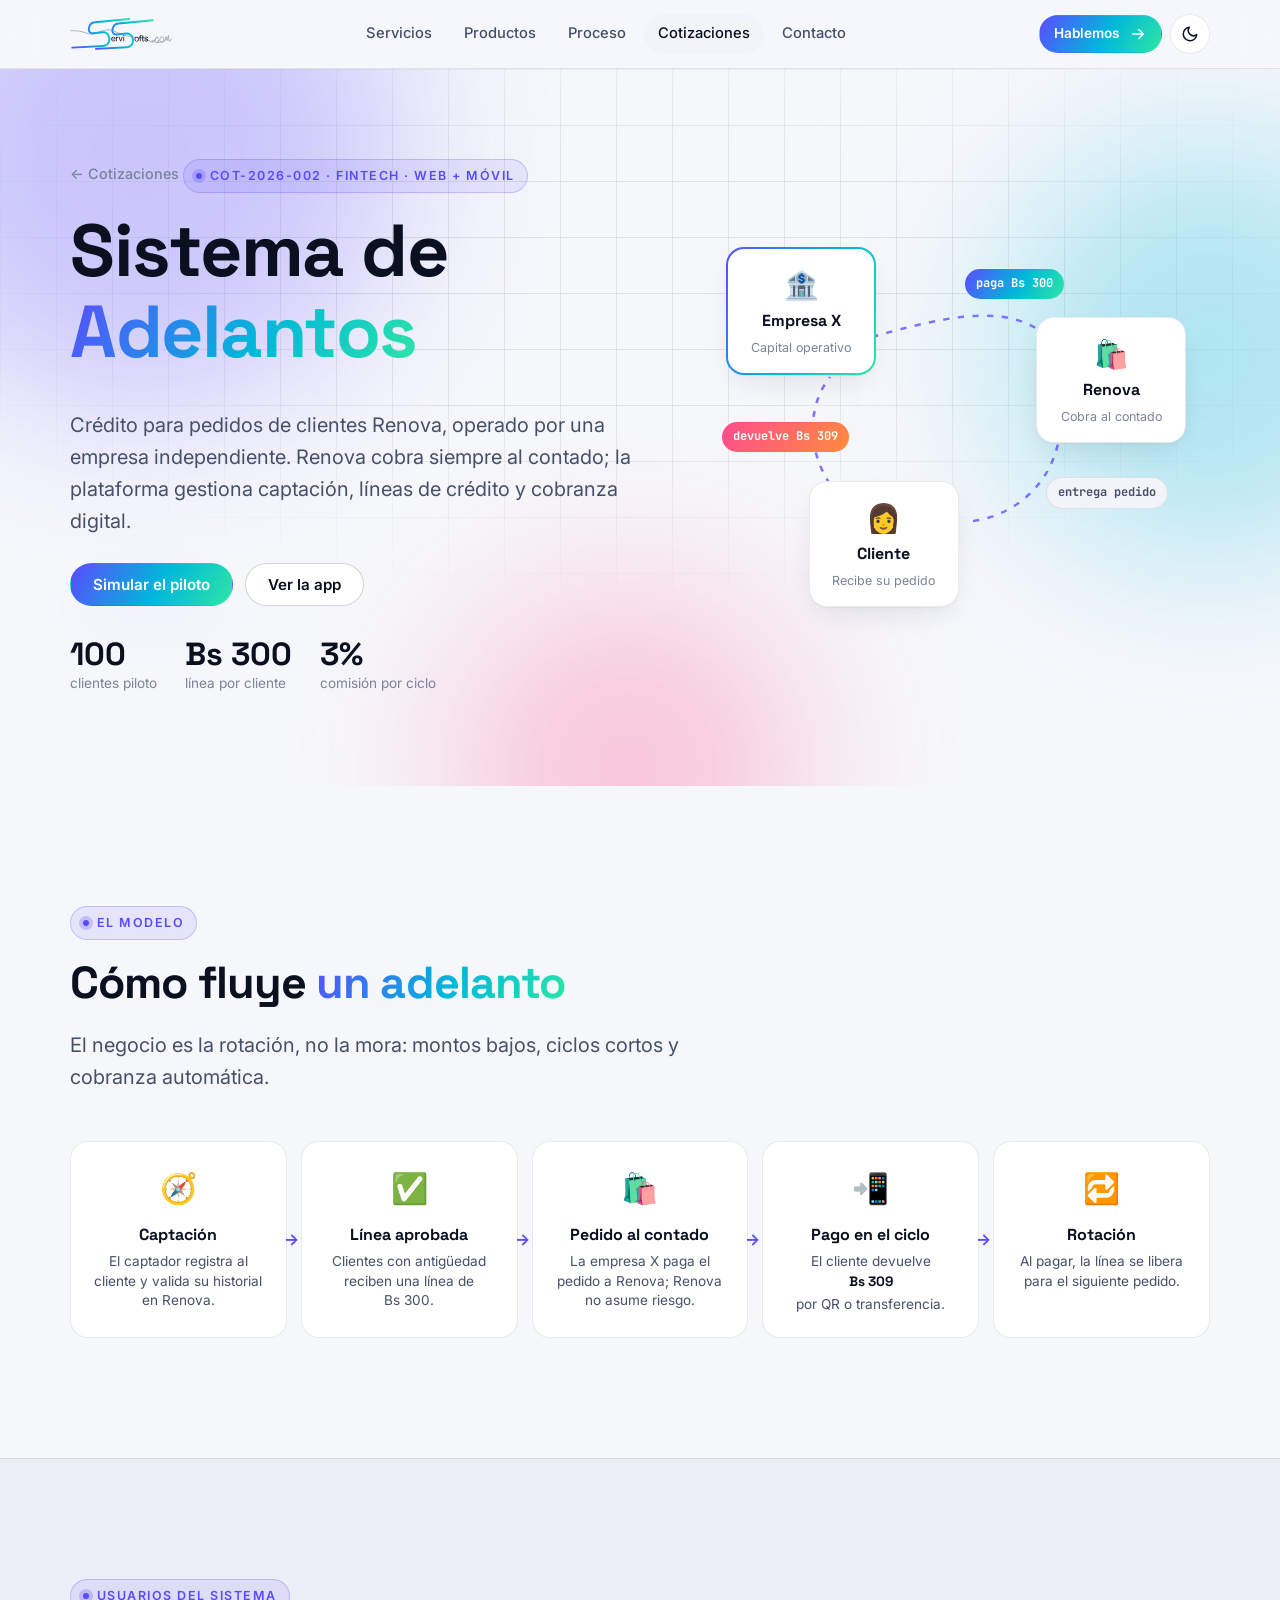
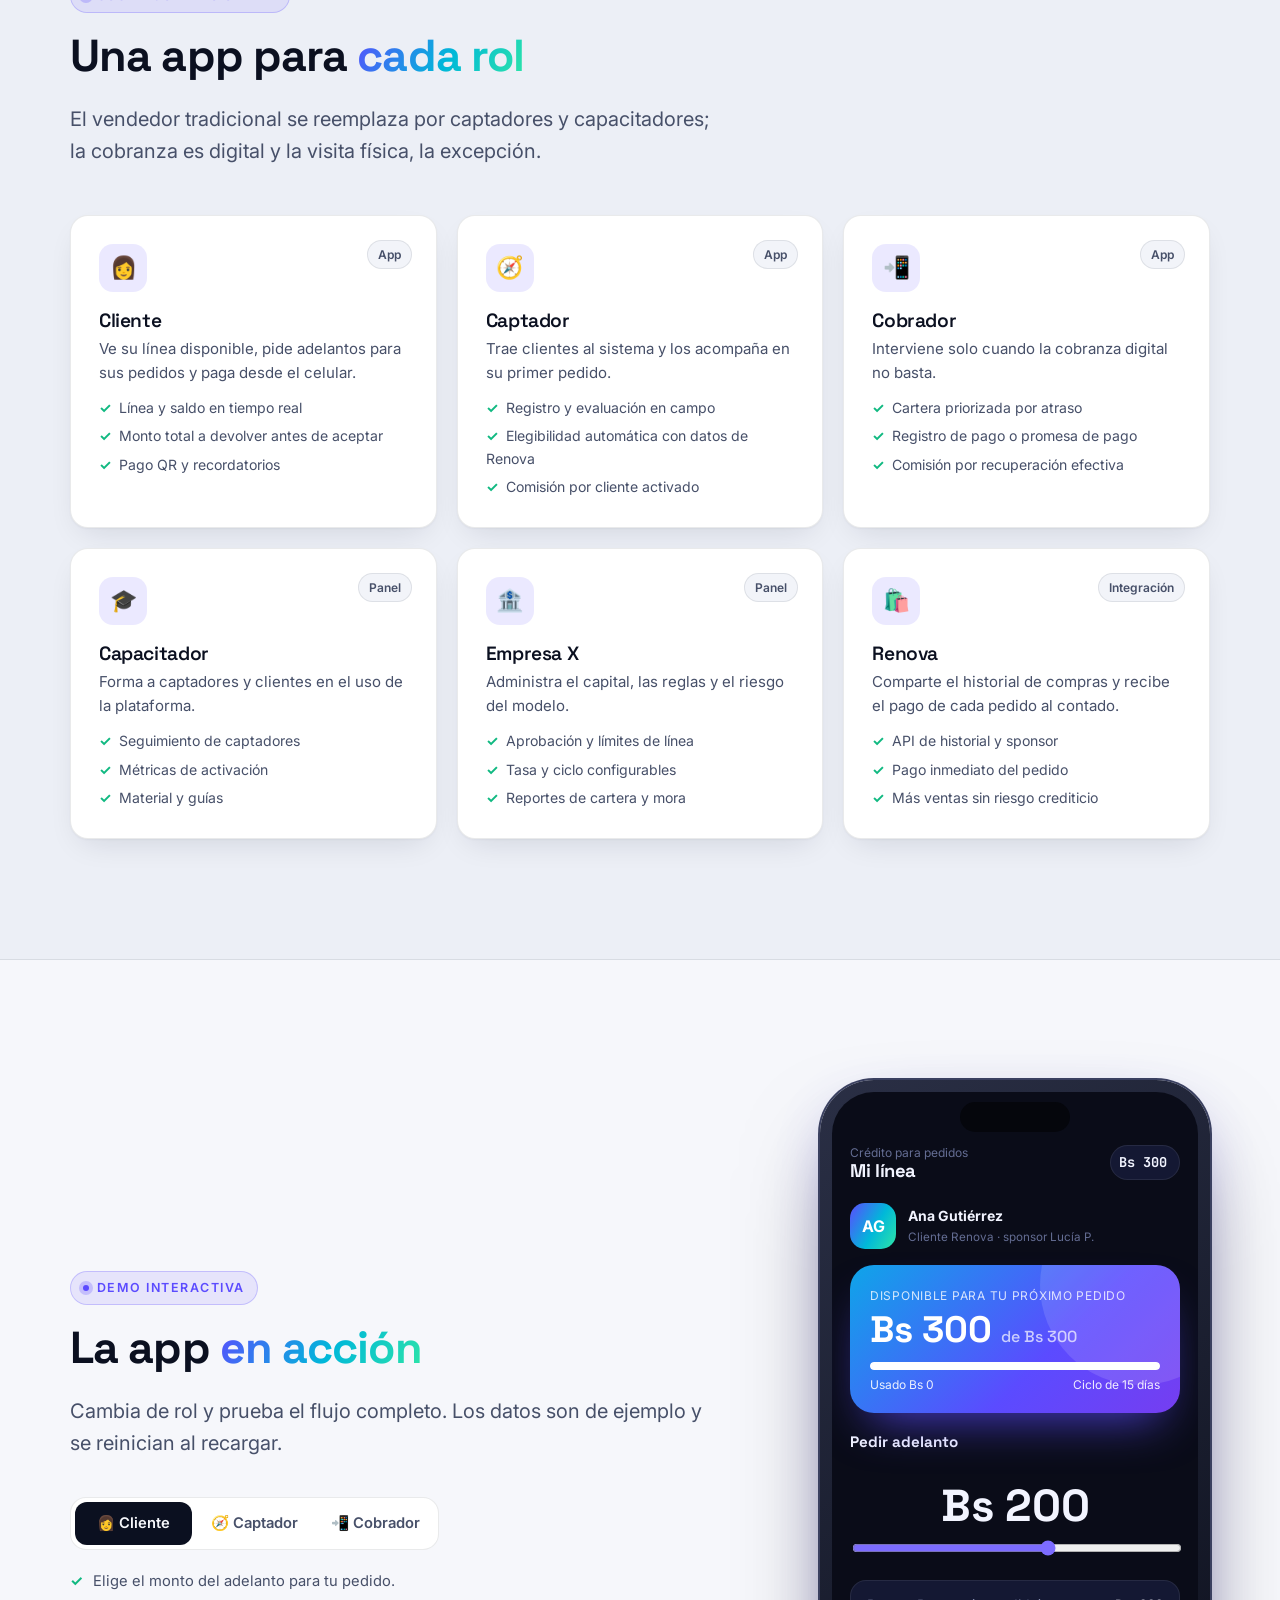
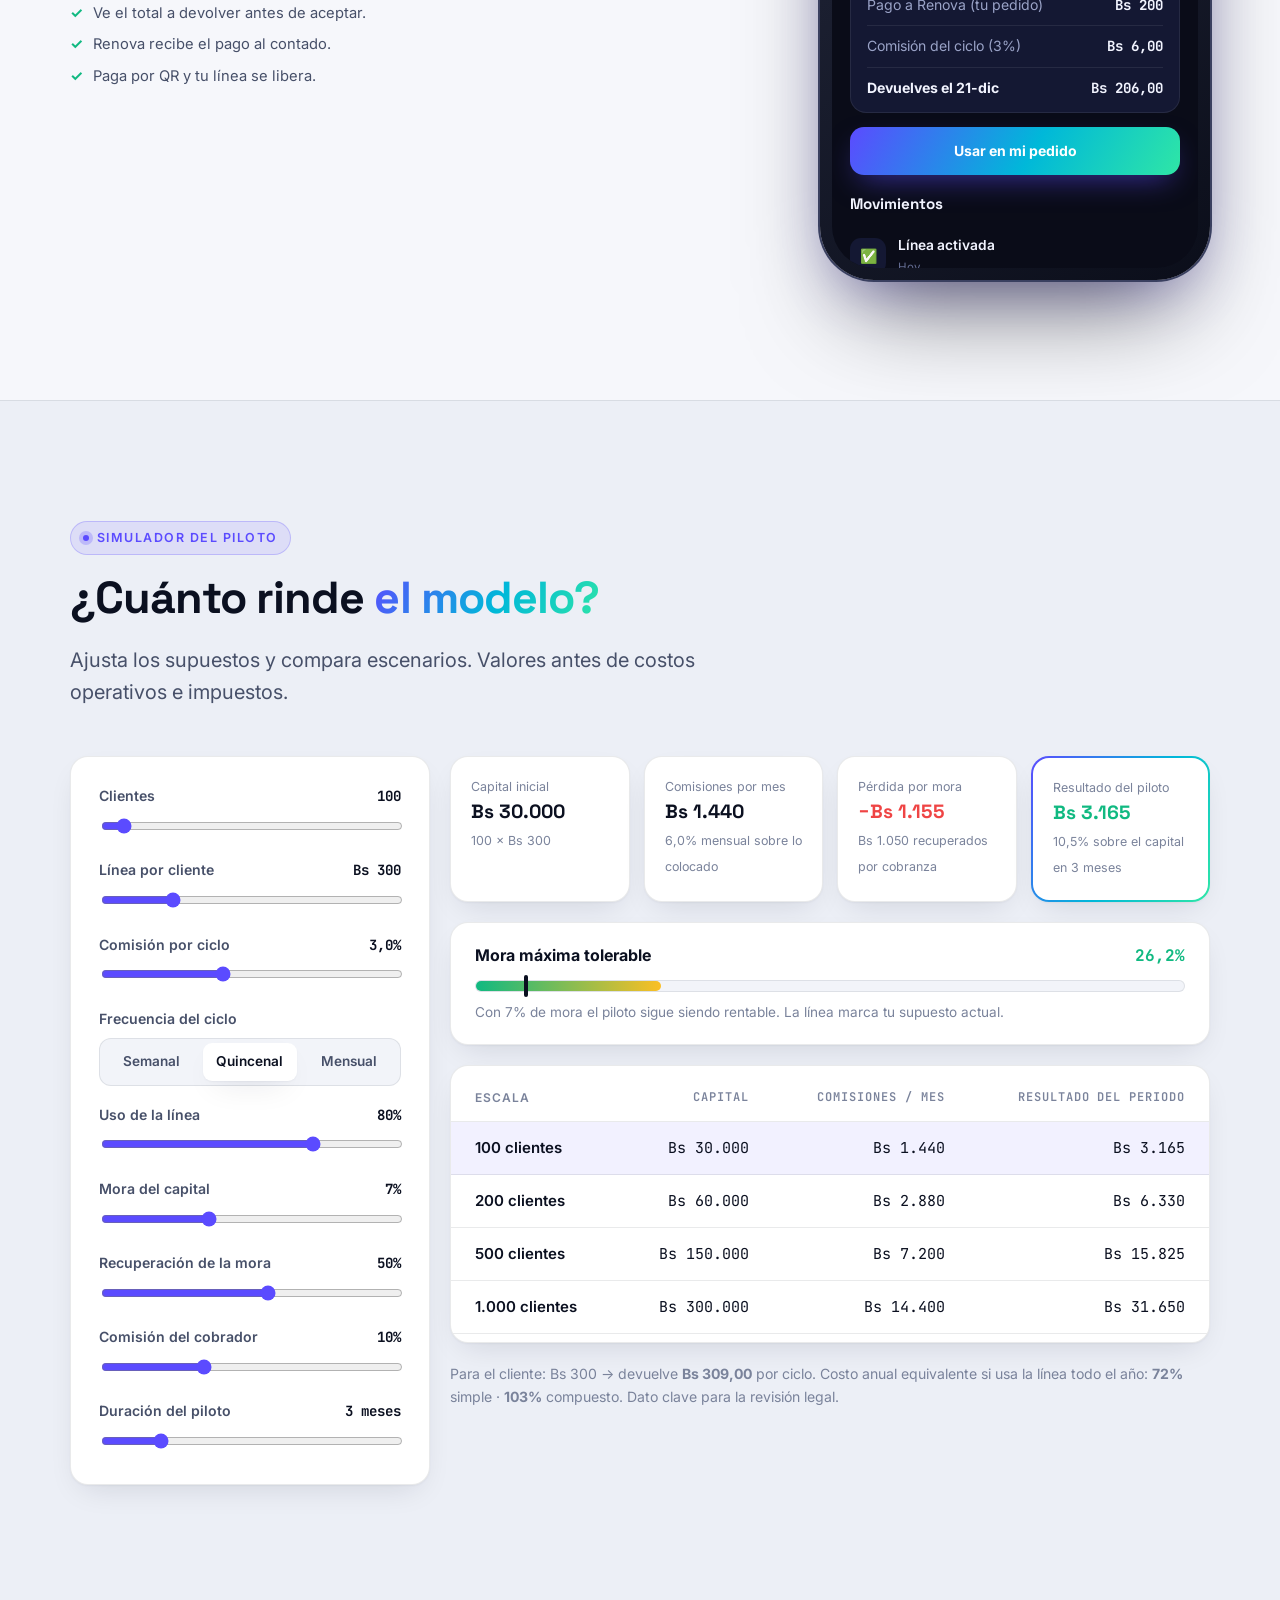
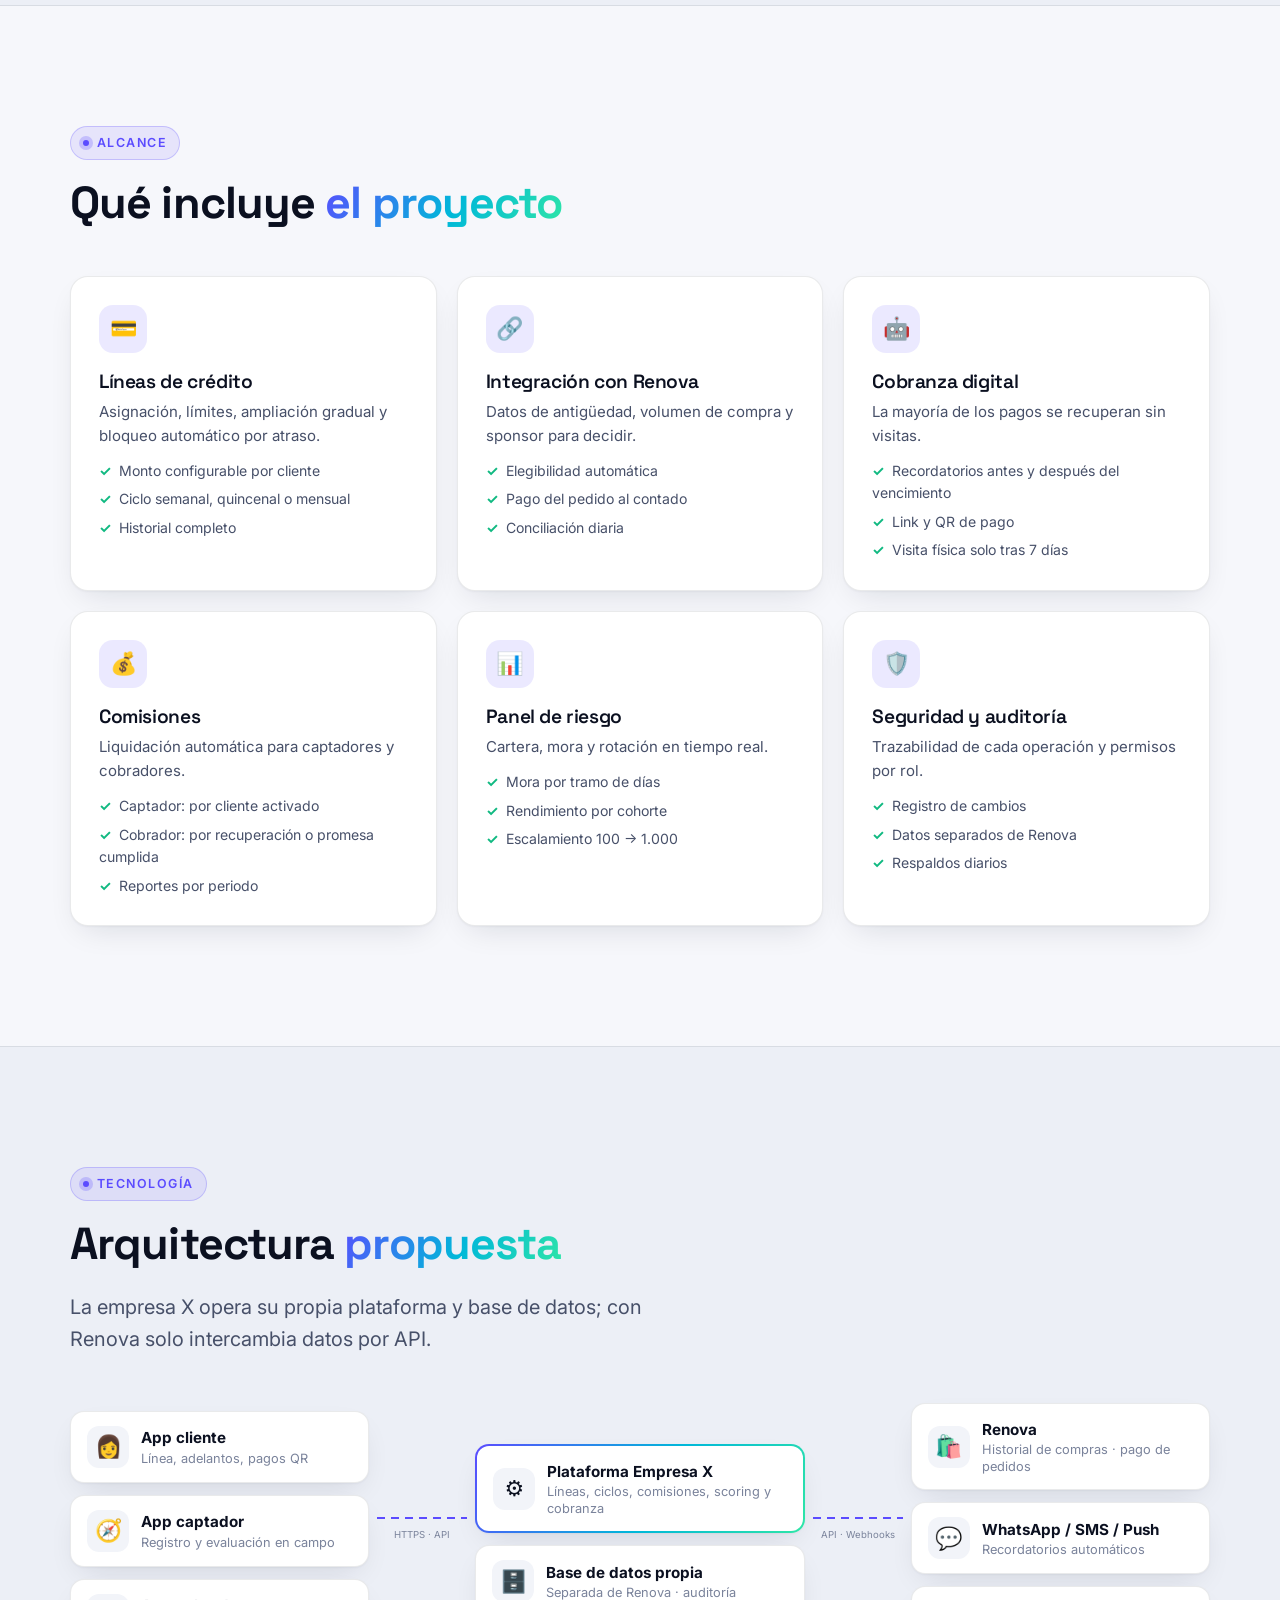
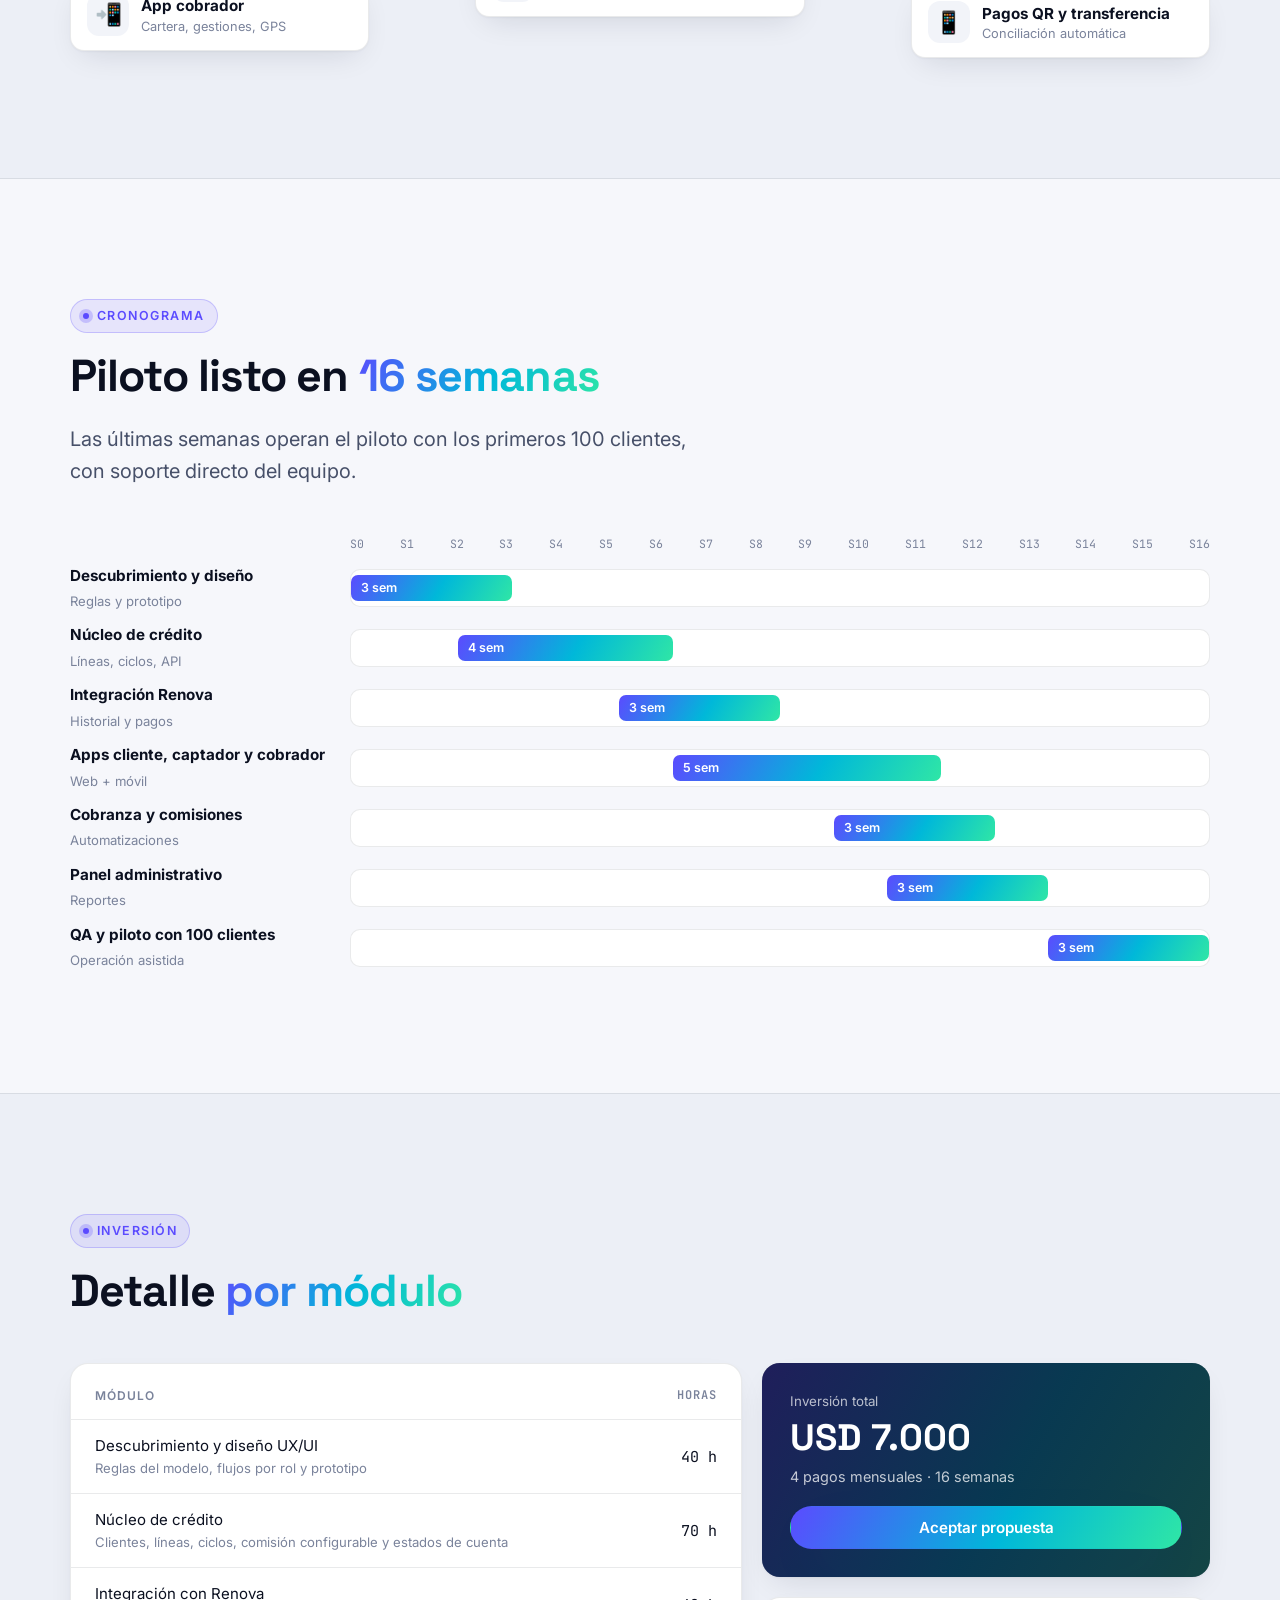
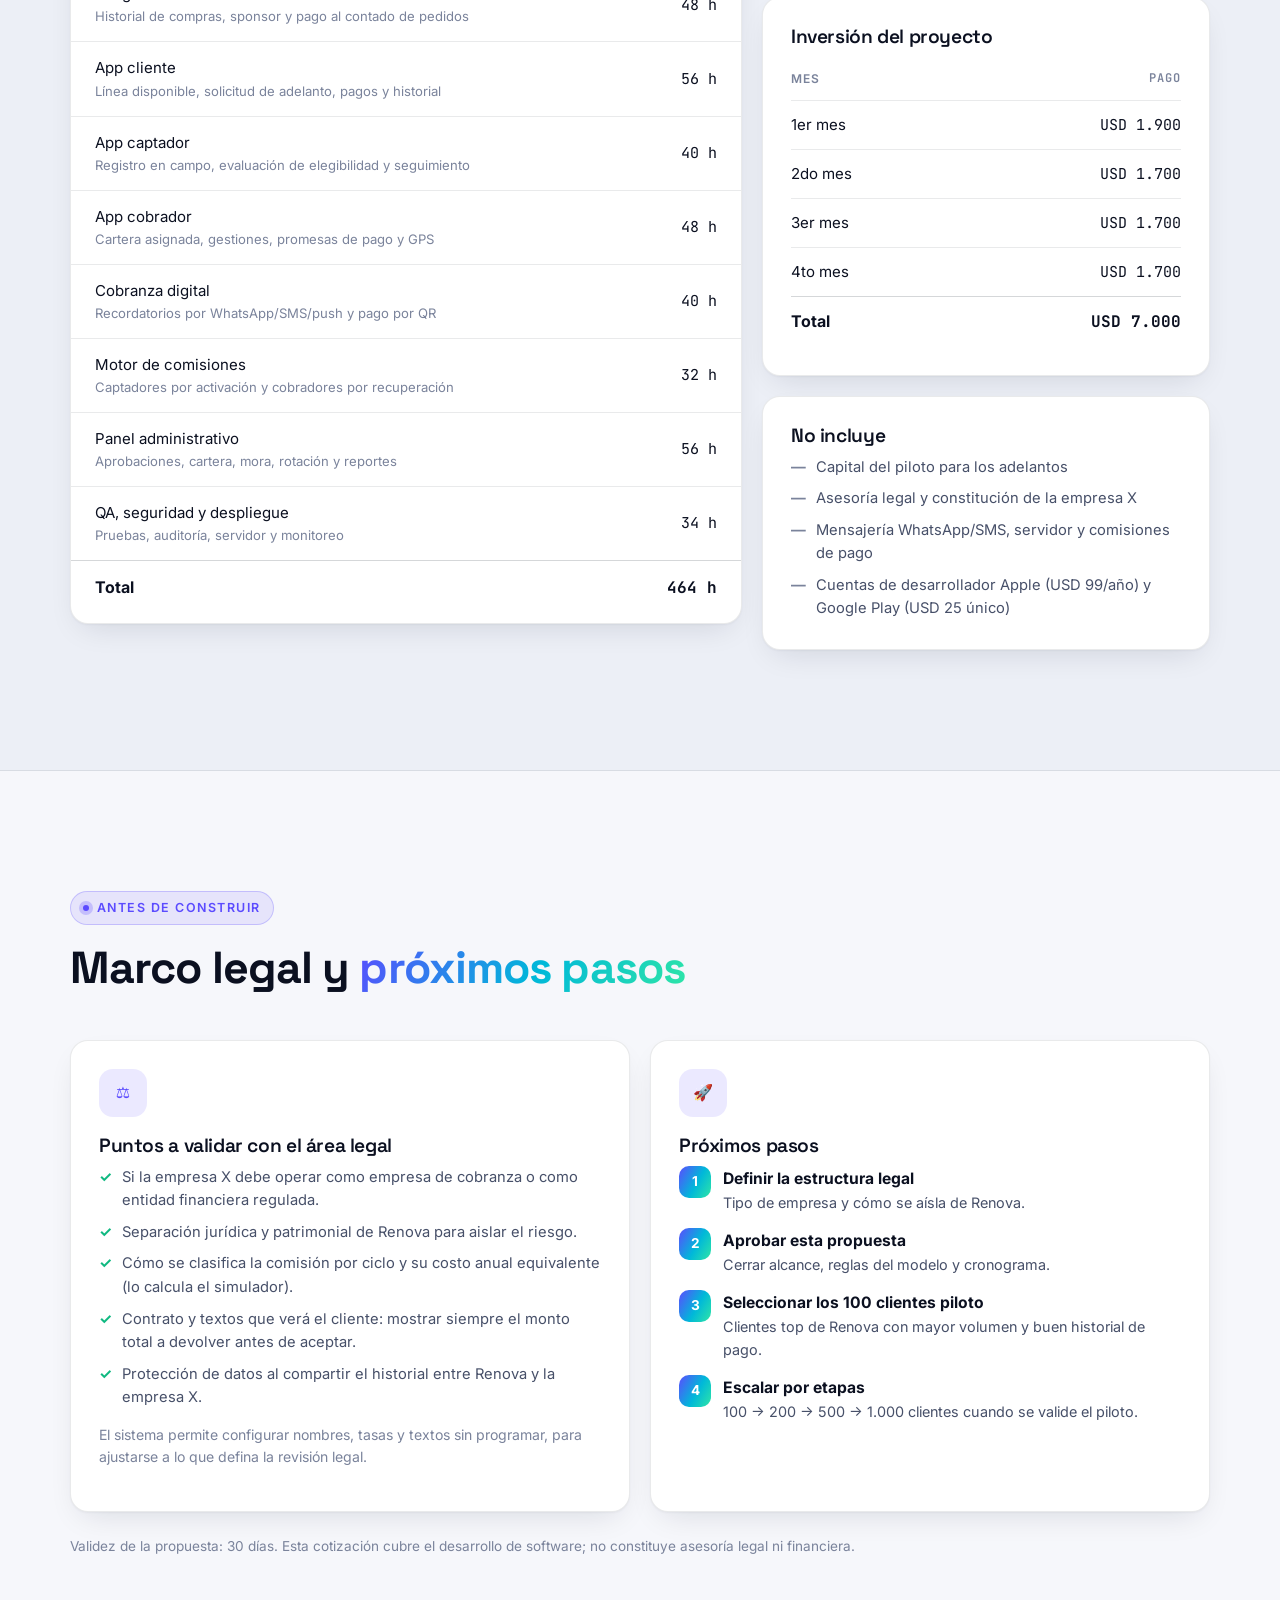
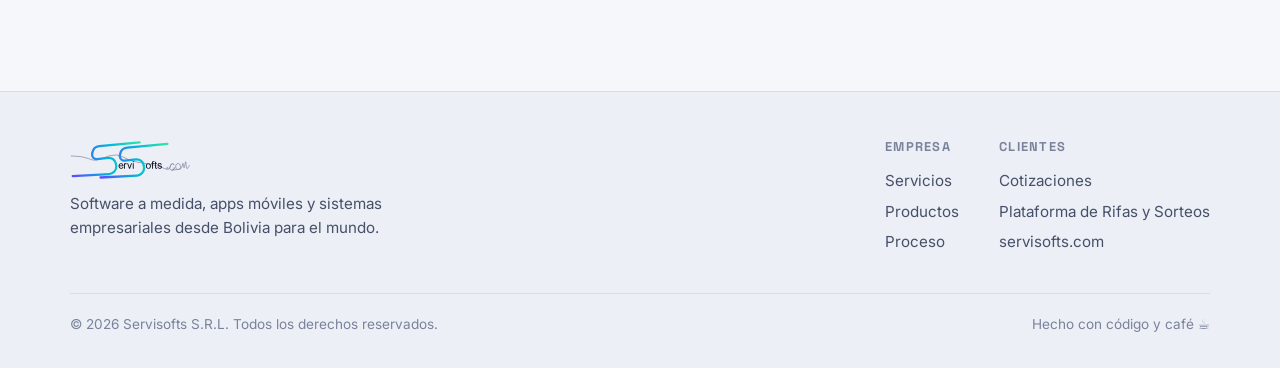
==== commit 335001e4: "Ajustar piloto de adelantos a 16 semanas y agregar inversión en 4 meses Extiende el cronograma a 16 " ====
--- a/cotizaciones/adelantos/index.html
+++ b/cotizaciones/adelantos/index.html
@@ -187,7 +187,7 @@
       <div class="container">
         <div class="section-head reveal">
           <span class="eyebrow">Cronograma</span>
-          <h2>Piloto listo en <span class="grad-text" id="totalWeeks">12 semanas</span></h2>
+          <h2>Piloto listo en <span class="grad-text" id="totalWeeks">16 semanas</span></h2>
           <p class="lead">Las últimas semanas operan el piloto con los primeros 100 clientes, con soporte directo del equipo.</p>
         </div>
         <div class="timeline reveal" id="timeline"></div>
@@ -204,9 +204,9 @@
         <div class="invest reveal">
           <div class="card invest-table-wrap">
             <table class="invest-table">
-              <thead><tr><th>Módulo</th><th class="num">Horas</th><th class="num">Subtotal</th></tr></thead>
+              <thead><tr><th>Módulo</th><th class="num">Horas</th></tr></thead>
               <tbody id="investBody"></tbody>
-              <tfoot><tr><td>Total</td><td class="num" id="investHours"></td><td class="num" id="investTotal"></td></tr></tfoot>
+              <tfoot><tr><td>Total</td><td class="num" id="investHours"></td></tr></tfoot>
             </table>
           </div>
           <aside class="invest-side">
@@ -217,8 +217,12 @@
               <a class="btn btn-primary btn-block" href="../../#contacto">Aceptar propuesta</a>
             </div>
             <div class="card">
-              <h3>Forma de pago</h3>
-              <ul class="checks"><li>40% al iniciar</li><li>30% al entregar la versión de prueba</li><li>30% al iniciar el piloto</li></ul>
+              <h3>Inversión del proyecto</h3>
+              <table class="invest-table pago-table">
+                <thead><tr><th>Mes</th><th class="num">Pago</th></tr></thead>
+                <tbody id="pagoBody"></tbody>
+                <tfoot><tr><td>Total</td><td class="num" id="pagoTotal"></td></tr></tfoot>
+              </table>
             </div>
             <div class="card">
               <h3>No incluye</h3>
--- a/cotizaciones/adelantos/index.css
+++ b/cotizaciones/adelantos/index.css
@@ -134,3 +134,6 @@
   .mf-node { width: 130px; padding: 12px; }
   .role-switch button { padding: 9px 10px; font-size: .85rem; }
 }
+
+/* Inversión del proyecto (pagos mensuales) */
+.pago-table th, .pago-table td { padding: 12px 0; }
